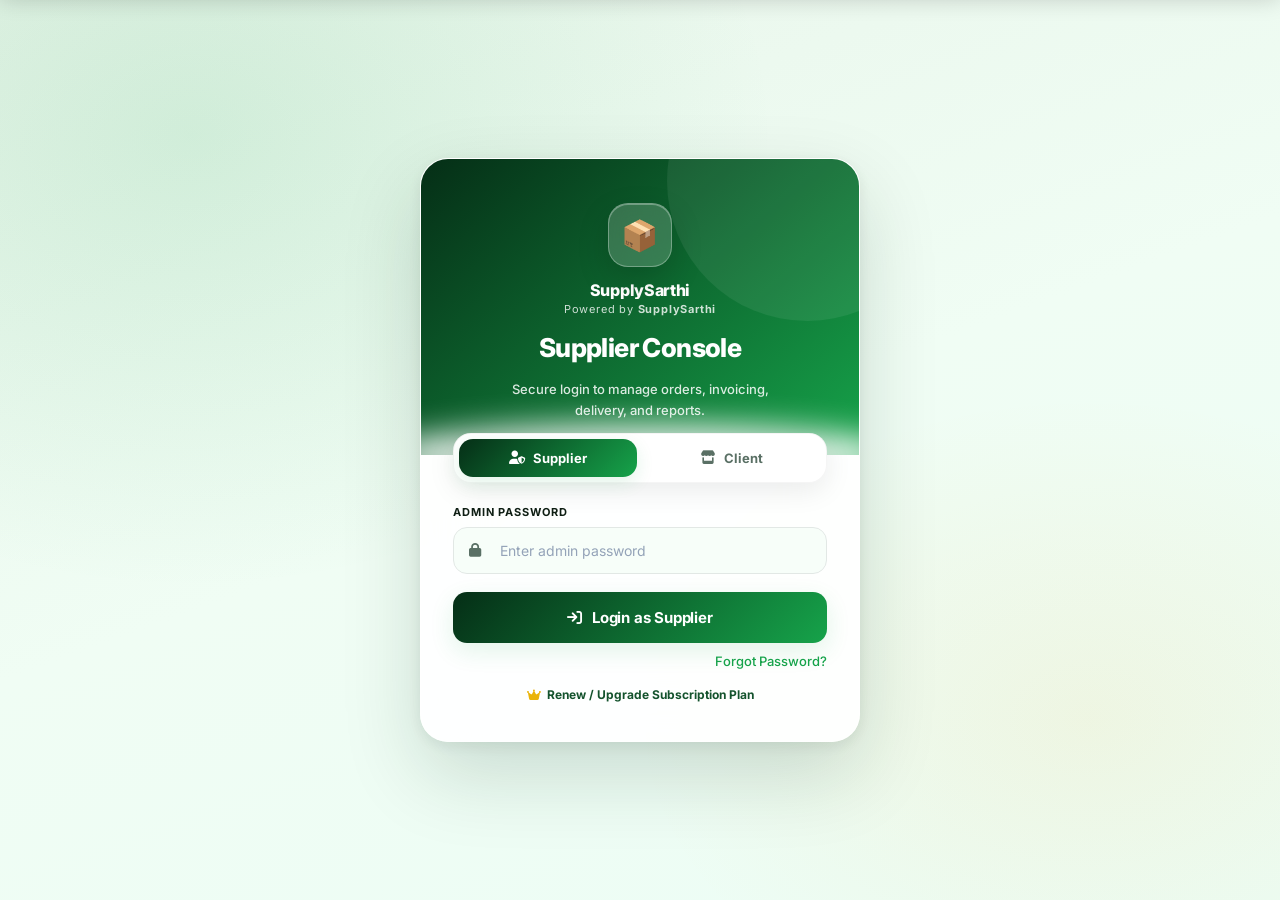
==== index.html @ 8e4b7848 "update" ====
<!DOCTYPE html>
<html lang="en">

<head>
  <meta charset="UTF-8">
  <meta name="viewport" content="width=device-width, initial-scale=1.0, maximum-scale=1.0, user-scalable=no">
  <title>SupplySarthi — Supply Chain Automation & Management</title>

  <!-- Google Fonts & FontAwesome -->
  <link rel="preconnect" href="https://fonts.googleapis.com">
  <link rel="preconnect" href="https://fonts.gstatic.com" crossorigin>
  <link href="https://fonts.googleapis.com/css2?family=Inter:wght@300;400;500;600;700;800;900&display=swap" rel="stylesheet">
  <link rel="stylesheet" href="https://cdnjs.cloudflare.com/ajax/libs/font-awesome/6.4.0/css/all.min.css">
  
  <!-- Central Stylesheet -->
  <link rel="stylesheet" href="styles.css">
</head>

<body>

  <!-- OFFLINE BANNER -->
  <div id="offlineBanner" role="alert" aria-live="assertive">
    <i class="fa fa-wifi"></i> Offline Mode - Changes will sync when online.
  </div>

  <!-- SUBSCRIPTION NOTIFICATION BANNER -->
  <div id="subBanner" role="alert" aria-live="assertive">
    <div class="sub-banner-inner">
      <div class="sub-banner-icon" id="subBannerIcon">⚠️</div>
      <div class="sub-banner-body">
        <div class="sub-banner-title">
          <span id="subBannerTitle">Subscription Alert</span>
          <span class="sub-banner-badge" id="subBannerBadge">Action Required</span>
        </div>
        <div class="sub-banner-sub" id="subBannerSub">Your subscription requires attention.</div>
      </div>
      <div class="sub-banner-cta">
        <button class="sub-banner-upgrade" onclick="goSubscriptionPage()" id="subBannerDismissText">Got it</button>
        <button class="sub-banner-dismiss" onclick="dismissSubBanner()" title="Dismiss" aria-label="Dismiss notification">×</button>
      </div>
      <div class="sub-progress-wrap">
        <div class="sub-progress-track"></div>
      </div>
    </div>
  </div>
  <!-- Banner spacer -->
  <div id="subBannerSpacer"></div>

  <!-- LOADER -->
  <div id="loader">
    <div class="logo">📦</div>
    <h1>SupplySarthi</h1>
    <div class="brand-powered">Powered by <span class="brand-powered-accent">SupplySarthi</span></div>
    <div class="spinner"></div>
    <p>Loading application...</p>
  </div>

  <!-- TOAST -->
  <div class="toast" id="toast"></div>

  <!-- BUSY OVERLAY -->
  <div id="busyOverlay">
    <div class="busy-card" role="status" aria-live="polite">
      <div class="busy-spin"></div>
      <div style="min-width:0;">
        <div class="busy-ttl" id="busyTitle">Please wait</div>
        <div class="busy-sub" id="busySubtitle">Loading...</div>
      </div>
    </div>
  </div>

  <!-- ================================================================
     LOGIN SCREEN
  ================================================================ -->
  <div class="screen" id="loginScreen">
    <div class="login-shell">
      <div class="login-box mode-admin" id="loginBox">
        <div class="login-hero">
          <div class="login-brand">
            <div class="login-brand-icon">📦</div>
            <div class="brand-stack">
              <div class="brand-name">SupplySarthi</div>
              <div class="login-logo-sub">Powered by <span class="brand-powered-accent">SupplySarthi</span></div>
            </div>
          </div>
          <div class="login-hero-title" id="loginHeroTitle">Supplier Console</div>
          <div class="login-hero-sub" id="loginHeroSub">Secure login to manage orders, invoicing, delivery, and reports.</div>
        </div>

        <div class="login-card">
          <div class="tab-row">
            <button class="tab-btn active" onclick="loginTab('admin')"><i class="fa fa-user-shield"></i> Supplier</button>
            <button class="tab-btn" onclick="loginTab('client')"><i class="fa fa-store"></i> Client</button>
          </div>

          <div class="login-body">
            <!-- Supplier Login Form -->
            <div class="lform active" id="lf-admin">
              <div class="fgroup">
                <label>Admin Password</label>
                <div class="inp-wrap">
                  <i class="fa fa-lock"></i>
                  <input type="password" id="adminPass" placeholder="Enter admin password" onkeydown="if(event.key==='Enter')doAdminLogin()">
                </div>
              </div>
              <button class="btn-login" id="adminLoginBtn" onclick="doAdminLogin()">
                <i class="fa fa-arrow-right-to-bracket"></i> Login as Supplier
              </button>
              <div class="forgot-link-container">
                <a href="#" class="forgot-pwd-link" onclick="openForgotPassword('admin'); return false;">Forgot Password?</a>
              </div>
              <div class="err-box" id="adminErr"></div>
              <div style="margin-top:14px;text-align:center;">
                <a href="subscription.html" style="color:var(--green-mid);font-weight:700;font-size:12px;text-decoration:none;display:inline-flex;align-items:center;gap:6px;"><i class="fa fa-crown" style="color:#eab308;"></i> Renew / Upgrade Subscription Plan</a>
              </div>
            </div>

            <!-- Client Login Form -->
            <div class="lform" id="lf-client">
              <div class="fgroup">
                <label>Phone / Email</label>
                <div class="inp-wrap">
                  <i class="fa fa-phone"></i>
                  <input type="text" id="clientPhone" placeholder="Registered phone or email" onkeydown="if(event.key==='Enter')doClientLogin()">
                </div>
              </div>
              <div class="fgroup">
                <label>Password</label>
                <div class="inp-wrap">
                  <i class="fa fa-lock"></i>
                  <input type="password" id="clientPass" placeholder="Your password" onkeydown="if(event.key==='Enter')doClientLogin()">
                </div>
              </div>
              <button class="btn-login" id="clientLoginBtn" onclick="doClientLogin()">
                <i class="fa fa-arrow-right-to-bracket"></i> Login to Portal
              </button>
              <div class="forgot-link-container">
                <a href="#" class="forgot-pwd-link" onclick="openForgotPassword('client'); return false;">Forgot Password?</a>
              </div>
              <div class="err-box" id="clientErr"></div>
            </div>
          </div>
        </div>
      </div>
    </div>
  </div>

  <!-- CLIENT MAINTENANCE OVERLAY -->
  <div id="clientMaintenanceOverlay" style="display:none;position:fixed;top:0;left:0;right:0;bottom:0;z-index:99999;background:linear-gradient(135deg, #051c14 0%, #0c3324 100%);color:#ffffff;align-items:center;justify-content:center;padding:24px;text-align:center;">
    <div style="max-width:440px;width:100%;display:flex;flex-direction:column;align-items:center;">
      <div style="width:84px;height:84px;border-radius:50%;background:rgba(234,179,8,0.15);border:2px solid rgba(234,179,8,0.4);display:flex;align-items:center;justify-content:center;font-size:40px;margin-bottom:20px;box-shadow:0 10px 30px rgba(0,0,0,0.3);">
        🛠️
      </div>
      <h1 style="font-size:26px;font-weight:900;margin-bottom:8px;color:#fef08a;letter-spacing:-0.5px;">System Under Maintenance</h1>
      <p style="font-size:14px;color:#a7f3d0;line-height:1.6;margin-bottom:24px;">
        Our client portal is currently undergoing scheduled system maintenance. Ordering and account features are temporarily paused.
      </p>
      <div id="maintBizCard" style="background:rgba(255,255,255,0.08);backdrop-filter:blur(12px);border:1px solid rgba(255,255,255,0.15);border-radius:16px;padding:16px 20px;width:100%;margin-bottom:24px;text-align:left;">
        <div style="font-size:11px;font-weight:800;text-transform:uppercase;letter-spacing:1px;color:#6ee7b7;margin-bottom:6px;"><i class="fa fa-building"></i> Supplier Contact Details</div>
        <div id="maintBizName" style="font-size:16px;font-weight:800;color:#ffffff;margin-bottom:4px;">SupplySarthi Partner</div>
        <div id="maintBizPhone" style="font-size:13px;color:#e2e8f0;margin-bottom:2px;"><i class="fa fa-phone" style="margin-right:6px;"></i>Please contact your administrator</div>
        <div id="maintBizAddr" style="font-size:12px;color:#94a3b8;"><i class="fa fa-location-dot" style="margin-right:6px;"></i>System Maintenance in Progress</div>
      </div>
      <div style="display:flex;gap:12px;justify-content:center;width:100%;">
        <button onclick="location.reload()" style="background:linear-gradient(135deg,#10b981,#059669);color:#ffffff;border:none;border-radius:12px;padding:12px 24px;font-weight:800;font-size:14px;cursor:pointer;display:inline-flex;align-items:center;gap:8px;box-shadow:0 4px 14px rgba(16,185,129,0.3);">
          <i class="fa fa-rotate"></i> Check Again
        </button>
        <button onclick="doLogout(true)" style="background:rgba(255,255,255,0.12);color:#ffffff;border:1px solid rgba(255,255,255,0.2);border-radius:12px;padding:12px 20px;font-weight:700;font-size:14px;cursor:pointer;">
          Logout
        </button>
      </div>
    </div>
  </div>

  <!-- ================================================================
     ADMIN SCREEN
  ================================================================ -->
  <div class="screen" id="adminScreen">
    <!-- Sidebar -->
    <aside class="sidebar" id="sidebar">
      <div class="sb-logo">
        <div class="sb-icon">📦</div>
        <div>
          <div class="sb-text">SupplySarthi</div>
          <div class="sb-sub">Powered by SupplySarthi</div>
        </div>
      </div>
      <div class="nav-sec">Main</div>
      <div class="nav-a active" onclick="aPage('dashboard')"><i class="fa fa-gauge"></i> Dashboard</div>
      <div class="nav-a" onclick="aPage('orders')"><i class="fa fa-clipboard-list"></i> Orders <span class="nav-badge" id="pendingBadge">0</span></div>
      <div class="nav-a" onclick="aPage('demand')"><i class="fa fa-chart-bar"></i> Demand Planner</div>
      <div class="nav-a" onclick="aPage('delivery')"><i class="fa fa-truck"></i> Delivery</div>
      <div class="nav-sec">Masters</div>
      <div class="nav-a" onclick="aPage('clients')"><i class="fa fa-store"></i> Clients</div>
      <div class="nav-a" onclick="aPage('items')"><i class="fa fa-box"></i> Items</div>
      <div class="nav-a" onclick="aPage('pricing')"><i class="fa fa-tags"></i> Client Pricing</div>
      <div class="nav-sec">Finance</div>
      <div class="nav-a" onclick="aPage('invoices')"><i class="fa fa-file-invoice"></i> Invoices</div>
      <div class="nav-a" onclick="aPage('payments')"><i class="fa fa-money-bill-wave"></i> Payments</div>
      <div class="nav-a" onclick="aPage('ledger')"><i class="fa fa-book"></i> Ledger</div>
      <div class="nav-sec">Reports</div>
      <div class="nav-a" onclick="aPage('reports')"><i class="fa fa-chart-pie"></i> Reports</div>
      <div class="nav-sec">Support</div>
      <div class="nav-a" id="navIssues" onclick="aPage('issues')"><i class="fa fa-triangle-exclamation"></i> Issues <span class="nav-badge" id="issuesBadge" style="display:none;">0</span></div>
      <div class="nav-sec">System</div>
      <div class="nav-a" onclick="aPage('settings')"><i class="fa fa-gear"></i> Settings</div>
      <div class="sb-foot">v2.0 • Decoupled SPA</div>
    </aside>

    <!-- Main area -->
    <div class="admin-main">
      <div class="topbar">
        <div style="display:flex;align-items:center;gap:10px;">
          <button class="menu-tog" onclick="toggleSidebar()"><i class="fa fa-bars"></i></button>
          <span class="page-ttl" id="aPageTitle">Dashboard</span>
        </div>
        <div style="display:flex;gap:10px;align-items:center;">
          <button class="btn-logout" onclick="refreshPortal()"><i class="fa fa-rotate"></i> Refresh</button>
          <div class="admin-chip">
            <div class="admin-dot"></div> Admin
          </div>
          <button class="btn-logout" onclick="doLogout()"><i class="fa fa-right-from-bracket"></i> Logout</button>
        </div>
      </div>

      <div class="acontent">

        <!-- DASHBOARD -->
        <div class="apage active" id="ap-dashboard">
          <div class="stat-grid">
            <div class="stat-card s-green">
              <div class="stat-icon"><i class="fa fa-clipboard-list"></i></div>
              <div class="stat-val" id="d-orders">0</div>
              <div class="stat-lbl">Today's Orders</div>
            </div>
            <div class="stat-card s-orange">
              <div class="stat-icon"><i class="fa fa-truck"></i></div>
              <div class="stat-val" id="d-pending">0</div>
              <div class="stat-lbl">Pending Deliveries</div>
            </div>
            <div class="stat-card s-blue">
              <div class="stat-icon"><i class="fa fa-indian-rupee-sign"></i></div>
              <div class="stat-val" id="d-sales">₹0</div>
              <div class="stat-lbl">Today's Sales</div>
            </div>
            <div class="stat-card s-red">
              <div class="stat-icon"><i class="fa fa-wallet"></i></div>
              <div class="stat-val" id="d-out">₹0</div>
              <div class="stat-lbl">Outstanding</div>
            </div>
          </div>
          <div class="card">
            <div class="card-hdr">
              <div class="card-ttl">Today's Orders</div>
              <button class="btn btn-p btn-sm" onclick="aPage('orders')">View All</button>
            </div>
            <div class="tbl-wrap">
              <table>
                <thead>
                  <tr>
                    <th>Order ID</th>
                    <th>Client</th>
                    <th>Del. Date</th>
                    <th>Status</th>
                    <th></th>
                  </tr>
                </thead>
                <tbody id="dashTbody"></tbody>
              </table>
            </div>
          </div>
        </div>

        <!-- ORDERS -->
        <div class="apage" id="ap-orders">
          <div class="card">
            <div class="card-hdr">
              <div class="card-ttl">All Orders</div>
              <div class="card-acts">
                <div class="search-wrap"><i class="fa fa-search"></i><input type="text" placeholder="Search..." oninput="filterTbl('ordersTbody',this.value)"></div>
                <select id="orderStatusFilter" class="btn btn-s" onchange="loadOrders()">
                  <option value="">All Status</option>
                  <option>Pending</option>
                  <option>Accepted</option>
                  <option>Denied</option>
                  <option>Delivered</option>
                  <option>Cancelled</option>
                </select>
              </div>
            </div>
            <div class="tbl-wrap">
              <table>
                <thead>
                  <tr>
                    <th>Order ID</th>
                    <th>Client</th>
                    <th>Order Date</th>
                    <th>Del. Date</th>
                    <th>Status</th>
                    <th>Actions</th>
                  </tr>
                </thead>
                <tbody id="ordersTbody"></tbody>
              </table>
            </div>
          </div>
        </div>

        <!-- DEMAND -->
        <div class="apage" id="ap-demand">
          <div class="card">
            <div class="card-hdr">
              <div class="card-ttl">🌿 Demand Planner</div>
              <div class="card-acts">
                <input type="date" id="demandDate" class="btn btn-s" style="padding:6px 10px;" onchange="loadDemand()">
                <button class="btn btn-p" onclick="loadDemand()"><i class="fa fa-refresh"></i> Refresh</button>
              </div>
            </div>
            <div id="demandList"></div>
          </div>
        </div>

        <!-- DELIVERY -->
        <div class="apage" id="ap-delivery">
          <div class="card">
            <div class="card-hdr">
              <div class="card-ttl">Pending Deliveries</div>
            </div>
            <div class="tbl-wrap">
              <table>
                <thead>
                  <tr>
                    <th>Order ID</th>
                    <th>Client</th>
                    <th>Delivery Date</th>
                    <th>Actions</th>
                  </tr>
                </thead>
                <tbody id="deliveryTbody"></tbody>
              </table>
            </div>
          </div>
        </div>

        <!-- CLIENTS -->
        <div class="apage" id="ap-clients">
          <div class="card">
            <div class="card-hdr">
              <div class="card-ttl">Clients</div>
              <div class="card-acts">
                <div class="search-wrap"><i class="fa fa-search"></i><input type="text" placeholder="Search..." oninput="filterTbl('clientsTbody',this.value)"></div>
                <button class="btn btn-p" onclick="openClientModal()"><i class="fa fa-plus"></i> Add Client</button>
              </div>
            </div>
            <div class="tbl-wrap">
              <table>
                <thead>
                  <tr>
                    <th>ID</th>
                    <th>Name</th>
                    <th>Phone</th>
                    <th>Billing</th>
                    <th>Status</th>
                    <th>Balance</th>
                    <th></th>
                  </tr>
                </thead>
                <tbody id="clientsTbody"></tbody>
              </table>
              <div class="pager" id="clientsPager"></div>
              <div style="font-size:11px;color:var(--muted);padding:8px 4px;"><i class="fa fa-circle-info"></i> Click the 🏢 icon to manage delivery sites for a client.</div>
            </div>
          </div>
        </div>

        <!-- ITEMS -->
        <div class="apage" id="ap-items">
          <div class="card">
            <div class="card-hdr">
              <div class="card-ttl">Items / Products</div>
              <div class="card-acts">
                <div class="search-wrap"><i class="fa fa-search"></i><input type="text" placeholder="Search..." oninput="filterTbl('itemsTbody',this.value)"></div>
                <button class="btn btn-p" onclick="openItemModal()"><i class="fa fa-plus"></i> Add Item</button>
              </div>
            </div>
            <div class="tbl-wrap">
              <table>
                <thead>
                  <tr>
                    <th>ID</th>
                    <th>Name</th>
                    <th>HSN</th>
                    <th>Unit</th>
                    <th>Default Price</th>
                    <th>GST%</th>
                    <th>Status</th>
                    <th></th>
                  </tr>
                </thead>
                <tbody id="itemsTbody"></tbody>
              </table>
              <div class="pager" id="itemsPager"></div>
            </div>
          </div>
        </div>

        <!-- PRICING -->
        <div class="apage" id="ap-pricing">
          <div class="card">
            <div class="card-hdr">
              <div class="card-ttl">Client-wise Pricing</div>
              <div class="card-acts">
                <select id="pricingClient" class="btn btn-s" onchange="loadPricing()">
                  <option value="">Select Client</option>
                </select>
              </div>
            </div>
            <div id="pricingContent">
              <div class="empty"><i class="fa fa-tags"></i>Select a client</div>
            </div>
          </div>
        </div>

        <!-- INVOICES -->
        <div class="apage" id="ap-invoices">
          <div class="card">
            <div class="card-hdr">
              <div class="card-ttl">Invoices</div>
              <div class="card-acts">
                <div class="search-wrap"><i class="fa fa-search"></i><input type="text" placeholder="Search..." oninput="filterTbl('invoicesTbody',this.value)"></div>
                <select id="invClient" class="btn btn-s" onchange="loadInvoices();syncInvoiceGenBtn()">
                  <option value="">Select Client</option>
                </select>
                <button class="btn btn-p" id="invGenBtn" onclick="openInvoiceGenModal()"><i class="fa fa-plus"></i> Generate Invoice</button>
              </div>
            </div>
            <div class="tbl-wrap">
              <table>
                <thead>
                  <tr>
                    <th>Invoice ID</th>
                    <th>Client</th>
                    <th>Period</th>
                    <th>Amount</th>
                    <th>Status</th>
                    <th></th>
                  </tr>
                </thead>
                <tbody id="invoicesTbody"></tbody>
              </table>
              <div class="pager" id="invoicesPager"></div>
            </div>
          </div>
        </div>

        <!-- PAYMENTS -->
        <div class="apage" id="ap-payments">
          <div class="card">
            <div class="card-hdr">
              <div class="card-ttl">Payments</div>
              <div class="card-acts">
                <div class="search-wrap"><i class="fa fa-search"></i><input type="text" placeholder="Search..." oninput="filterTbl('paymentsTbody',this.value)"></div>
                <button class="btn btn-p" onclick="openModal('payModal')"><i class="fa fa-plus"></i> Record Payment</button>
              </div>
            </div>
            <div class="tbl-wrap">
              <table>
                <thead>
                  <tr>
                    <th>Payment ID</th>
                    <th>Client</th>
                    <th>Date</th>
                    <th>Amount</th>
                    <th>Mode</th>
                    <th>Notes</th>
                  </tr>
                </thead>
                <tbody id="paymentsTbody"></tbody>
              </table>
              <div class="pager" id="paymentsPager"></div>
            </div>
          </div>
        </div>

        <!-- LEDGER -->
        <div class="apage" id="ap-ledger">
          <div class="card">
            <div class="card-hdr">
              <div class="card-ttl">Ledger</div>
              <div class="card-acts">
                <select id="ledgerClient" class="btn btn-s" onchange="loadLedger()">
                  <option value="">Select Client</option>
                </select>
                <input type="date" id="ledgerFrom" class="btn btn-s" style="padding:6px 10px;">
                <input type="date" id="ledgerTo" class="btn btn-s" style="padding:6px 10px;">
                <button class="btn btn-p" onclick="loadLedger()"><i class="fa fa-search"></i> Generate</button>
                <button class="btn btn-s" onclick="downloadLedger()"><i class="fa fa-download"></i> Download</button>
                <button class="btn btn-s" style="background:#eff6ff;color:#1d4ed8;border-color:#bfdbfe;" onclick="openNoteModal('CreditNote')"><i class="fa fa-arrow-down"></i> Credit Note</button>
                <button class="btn btn-s" style="background:#fef2f2;color:#b91c1c;border-color:#fecaca;" onclick="openNoteModal('DebitNote')"><i class="fa fa-arrow-up"></i> Debit Note</button>
              </div>
            </div>
            <div id="ledgerClientInfo" style="display:none;background:linear-gradient(135deg,#f8fafc,#eef2f7);border:1.5px solid var(--border);border-radius:10px;padding:12px 14px;margin-bottom:12px;font-size:13px;"></div>
            <div class="tbl-wrap">
              <table>
                <thead>
                  <tr>
                    <th>Date</th>
                    <th>Type</th>
                    <th>Ref</th>
                    <th>Debit</th>
                    <th>Credit</th>
                    <th>Balance</th>
                    <th>Notes</th>
                    <th>Action</th>
                  </tr>
                </thead>
                <tbody id="ledgerTbody"></tbody>
              </table>
            </div>
            <div class="ledger-sum" id="ledgerSummary" style="display:none;"></div>
          </div>
        </div>

        <!-- REPORTS -->
        <div class="apage" id="ap-reports">
          <div class="card" style="margin-bottom:16px;">
            <div class="card-hdr">
              <div class="card-ttl">Sales Report</div>
              <div class="card-acts">
                <input type="date" id="rptFrom" class="btn btn-s" style="padding:6px 10px;">
                <input type="date" id="rptTo" class="btn btn-s" style="padding:6px 10px;">
                <button class="btn btn-p" onclick="loadSalesReport()"><i class="fa fa-search"></i> Generate</button>
                <button class="btn btn-s" onclick="downloadTallyXML()"><i class="fa fa-download"></i> Tally XML</button>
              </div>
            </div>
            <div id="salesRptContent">
              <div class="empty"><i class="fa fa-chart-bar"></i>Select dates &amp; click Generate</div>
            </div>
          </div>
          <div class="card">
            <div class="card-hdr">
              <div class="card-ttl">Outstanding Balances</div>
              <div class="card-acts">
                <button class="btn btn-s btn-sm" onclick="clearBalanceCache()" title="Sync Ledger &amp; Clear Cache"><i class="fa fa-broom"></i> Refresh Balances</button>
                <button class="btn btn-s btn-sm" onclick="repairOrderData()" title="Repair Status Data"><i class="fa fa-tools"></i> Repair Status</button>
                <button class="btn btn-p btn-sm" onclick="loadOutstanding()"><i class="fa fa-refresh"></i></button>
              </div>
            </div>
            <div class="tbl-wrap">
              <table>
                <thead>
                  <tr>
                    <th>Client</th>
                    <th>Phone</th>
                    <th>Billing</th>
                    <th>Outstanding</th>
                  </tr>
                </thead>
                <tbody id="outstandingTbody"></tbody>
              </table>
            </div>
          </div>
        </div>

        <!-- ISSUES (ADMIN) -->
        <div class="apage" id="ap-issues">
          <div class="iss-dash-grid" id="issDashGrid">
            <div class="iss-card iss-card-open">
              <div class="iss-card-val" id="issTotalCount">—</div>
              <div class="iss-card-lbl">Total Issues</div>
            </div>
            <div class="iss-card iss-card-review">
              <div class="iss-card-val" id="issPendingCount">—</div>
              <div class="iss-card-lbl">Pending</div>
            </div>
            <div class="iss-card iss-card-approved">
              <div class="iss-card-val" id="issResolvedCount">—</div>
              <div class="iss-card-lbl">Resolved</div>
            </div>
            <div class="iss-card iss-card-closed">
              <div class="iss-card-val" id="issClosedCount">—</div>
              <div class="iss-card-lbl">Closed</div>
            </div>
          </div>

          <div class="card">
            <div class="card-hdr">
              <div class="card-ttl"><i class="fa fa-triangle-exclamation" style="color:#f97316;margin-right:6px;"></i>Issues &amp; Complaints</div>
              <div class="card-acts">
                <div class="search-wrap"><i class="fa fa-search"></i><input type="text" placeholder="Search..." oninput="filterTbl('issuesTbody',this.value)"></div>
                <select id="issStatusFilter" class="btn btn-s" onchange="loadAdminIssues()">
                  <option value="">All Status</option>
                  <option>Open</option>
                  <option>In Review</option>
                  <option>Approved</option>
                  <option>Rejected</option>
                  <option>Closed</option>
                </select>
                <button class="btn btn-p btn-sm" onclick="loadAdminIssues()"><i class="fa fa-rotate"></i> Refresh</button>
              </div>
            </div>
            <div class="tbl-wrap">
              <table>
                <thead>
                  <tr>
                    <th>Issue ID</th>
                    <th>Order</th>
                    <th>Client</th>
                    <th>Item</th>
                    <th>Qty</th>
                    <th>Type</th>
                    <th>Status</th>
                    <th>Created</th>
                    <th>Actions</th>
                  </tr>
                </thead>
                <tbody id="issuesTbody"></tbody>
              </table>
            </div>
          </div>
        </div>

        <!-- SETTINGS -->
        <div class="apage" id="ap-settings">
          <div class="card">
            <div class="card-hdr">
              <div class="card-ttl"><i class="fa fa-gear" style="color:var(--green-bright);margin-right:6px;"></i>Business Settings</div>
              <button class="btn btn-p" onclick="saveSettingsForm()"><i class="fa fa-save"></i> Save All</button>
            </div>
            <div style="display:grid;grid-template-columns:1fr 1fr;gap:14px;">
              <div class="fg"><label>Business Name</label><input id="stBizName" placeholder="Your business name"></div>
              <div class="fg"><label>Business Phone</label><input id="stBizPhone" placeholder="+91-..."></div>
              <div class="fg" style="grid-column:1/-1;"><label>Business Address</label><textarea id="stBizAddr" style="min-height:54px;" placeholder="Full address"></textarea></div>
              <div class="fg"><label>Authorized Signatory Name</label><input id="stAuthSignName" placeholder="e.g. Rahul Sharma"></div>
              <div class="fg"><label>GSTIN</label><input id="stGSTIN" placeholder="e.g. 27AAAAA0000A1Z5"></div>
              <div class="fg"><label>Business State <span style="font-size:10px;color:var(--muted);font-weight:400;">(for IGST/CGST+SGST auto-detection)</span></label><select id="stBizState"></select></div>
              <div class="fg"><label>Business State Code</label><input id="stBizStateCode" placeholder="e.g. 27" readonly></div>
              <div class="fg">
                <label>Reverse Charge Applicable?</label>
                <select id="stReverseCharge">
                  <option value="No">No — Tax payable by supplier</option>
                  <option value="Yes">Yes — Tax payable under Reverse Charge</option>
                </select>
              </div>
              <div class="fg"><label>Admin Recovery Email <span style="font-size:10px;color:var(--muted);font-weight:400;">(for Forgot Password)</span></label><input type="email" id="stAdminEmail" placeholder="e.g. admin@example.com"></div>
              <div class="fg"><label>Admin Password <span style="font-size:10px;color:var(--muted);font-weight:400;">(leave blank to keep current)</span></label><input type="password" id="stAdminPassword" placeholder="Enter new admin password"></div>
            </div>
            <div style="margin-top:16px;padding:12px 14px;background:linear-gradient(135deg,#f0fdf4,#dcfce7);border:1.5px solid #86efac;border-radius:10px;font-size:12px;color:#15803d;">
              <i class="fa fa-circle-info" style="margin-right:6px;"></i>
              <strong>GST Type is auto-detected per invoice:</strong> If your Business State matches the client site's state → CGST+SGST. If different → IGST.
            </div>
          </div>
        </div>

      </div><!-- acontent -->
    </div><!-- admin-main -->
  </div><!-- adminScreen -->

  <!-- ================================================================
     CLIENT SCREEN
  ================================================================ -->
  <div class="screen" id="clientScreen">
    <div class="client-shell">
      <div class="sidebar c-sidebar">
        <div class="sb-logo">
          <div class="sb-icon"><i class="fa fa-store"></i></div>
          <div>
            <div class="sb-text">SupplySarthi</div>
            <div class="sb-sub">Client Portal</div>
          </div>
        </div>
        <div class="nav-sec">Portal</div>
        <div class="nav-a active cn-item" id="cn-home" onclick="cPage('home')"><i class="fa fa-gauge"></i> Dashboard</div>
        <div class="nav-a cn-item" id="cn-order" onclick="cPage('order')"><i class="fa fa-plus-circle"></i> Place Order</div>
        <div class="nav-a cn-item" id="cn-history" onclick="cPage('history')"><i class="fa fa-history"></i> Orders</div>
        <div class="nav-a cn-item" id="cn-issues" onclick="cPage('issues')"><i class="fa fa-triangle-exclamation"></i> Issues</div>
        <div class="nav-a cn-item" id="cn-invoices" onclick="cPage('invoices')"><i class="fa fa-file-invoice"></i> Bills</div>
        <div class="nav-a cn-item" id="cn-ledger" onclick="cPage('ledger')"><i class="fa fa-book"></i> Ledger</div>
        <div class="nav-sec">Account</div>
        <div class="nav-a" onclick="refreshPortal()"><i class="fa fa-rotate"></i> Refresh</div>
        <div class="nav-a" onclick="doLogout()"><i class="fa fa-right-from-bracket"></i> Logout</div>
        <div class="sb-foot">Client Portal</div>
      </div>

      <div class="admin-main client-main">
        <div class="topbar c-desktop-topbar">
          <div class="page-ttl" id="cDeskTtl">Client Portal</div>
          <div style="display:flex;align-items:center;gap:10px;">
            <button class="btn-logout" onclick="refreshPortal()"><i class="fa fa-rotate" style="margin-right:6px;"></i>Refresh</button>
            <button class="btn-logout" onclick="doLogout()"><i class="fa fa-right-from-bracket" style="margin-right:6px;"></i>Logout</button>
            <div class="credit-chip" id="cCreditChipDesk" style="display:none;">
              <i class="fa fa-wallet"></i>
              <span class="credit-chip-lbl">Credit Limit</span>
              <span class="credit-chip-val" id="cCreditValDesk">₹0</span>
            </div>
            <div class="admin-chip">
              <div class="admin-dot"></div><span id="cNavUserDesk"></span>
            </div>
          </div>
        </div>
        <div class="c-topnav">
          <div class="c-brand">
            <span>📦</span>
            <div class="brand-stack">
              <div class="brand-name">SupplySarthi</div>
              <div class="brand-powered">Powered by <span class="brand-powered-accent">SupplySarthi</span></div>
            </div>
          </div>
          <div style="display:flex;align-items:center;gap:10px;">
            <div class="credit-chip credit-chip--dark" id="cCreditChipMobile" style="display:none;">
              <i class="fa fa-wallet"></i>
              <span class="credit-chip-lbl">Limit</span>
              <span class="credit-chip-val" id="cCreditValMobile">₹0</span>
            </div>
            <button onclick="refreshPortal()" style="background:rgba(255,255,255,0.14);border:1px solid rgba(255,255,255,0.22);color:white;border-radius:9px;padding:6px 10px;font-family:inherit;font-size:12px;font-weight:700;cursor:pointer;"><i class="fa fa-rotate"></i></button>
            <button onclick="doLogout()" style="background:rgba(255,255,255,0.14);border:1px solid rgba(255,255,255,0.22);color:white;border-radius:9px;padding:6px 10px;font-family:inherit;font-size:12px;font-weight:700;cursor:pointer;"><i class="fa fa-right-from-bracket"></i></button>
            <div style="font-size:12px;opacity:0.7;" id="cNavUser"></div>
          </div>
        </div>

        <div class="c-content">
          <!-- HOME -->
          <div class="c-page active" id="cp-home">
            <div id="clientSupplierBizCardContainer" style="margin-bottom:16px;"></div>
            <div id="cCreditCardContainer">
              <div class="balance-card">
                <div class="bal-lbl">Outstanding Balance</div>
                <div class="bal-amt" id="cBal">₹0</div>
                <div class="bal-sub">As of today</div>
              </div>
            </div>
            <div class="mini-grid">
              <div class="mini-card">
                <div class="mini-icon" style="background:#dcfce7;color:var(--green-mid)"><i class="fa fa-clipboard-list"></i></div>
                <div class="mini-val" id="cTotalOrders">0</div>
                <div class="mini-lbl">Orders Placed</div>
              </div>
              <div class="mini-card">
                <div class="mini-icon" style="background:#fff7ed;color:var(--accent)"><i class="fa fa-file-invoice"></i></div>
                <div class="mini-val" id="cLastInv">₹0</div>
                <div class="mini-lbl">Last Invoice</div>
              </div>
            </div>
            <div class="card">
              <div class="card-ttl" style="margin-bottom:12px;"><i class="fa fa-clock-rotate-left" style="color:var(--green-bright);margin-right:6px;"></i>Recent Orders</div>
              <div id="cRecentOrders"></div>
            </div>
          </div>

          <!-- ORDER (E-COMMERCE STORE) -->
          <div class="c-page" id="cp-order">

            <!-- E-Commerce Store Header Banner -->
            <div class="ecom-store-banner">
              <div>
                <div class="ecom-store-tag"><i class="fa fa-store"></i> B2B Supply Store</div>
                <div class="ecom-store-title" id="ecomStoreName">Fresh Order Catalog</div>
              </div>
              <div>
                <div class="ecom-items-badge" id="ecomTotalItemsCount"><i class="fa fa-boxes-stacked"></i> Direct Pricing</div>
              </div>
            </div>

            <!-- Modern Delivery Location Selector Card -->
            <div class="card ecom-card-section" id="cSiteCard">
              <div class="ecom-sec-header">
                <div class="ecom-sec-title"><i class="fa fa-location-dot" style="color:var(--green-bright);"></i> Select Delivery Site <span style="color:var(--accent2);font-size:11px;">*Required</span></div>
                <button class="btn btn-s btn-sm" onclick="openAddSiteFromOrder()"><i class="fa fa-plus-circle"></i> Add Site</button>
              </div>
              <div id="cSiteList" class="site-card-grid">
                <div class="empty"><i class="fa fa-spinner fa-spin"></i> Loading delivery sites...</div>
              </div>
              <div id="cSitePreviewBox" style="display:none;margin-top:10px;background:linear-gradient(135deg,#f0fdf4,#dcfce7);border:1.5px solid #86efac;border-radius:10px;padding:10px 14px;font-size:12px;"></div>
            </div>

            <!-- Quick Delivery Date Selector Chips -->
            <div class="card ecom-card-section">
              <div class="ecom-sec-header">
                <div class="ecom-sec-title"><i class="fa fa-truck-fast" style="color:var(--green-bright);"></i> Delivery Date</div>
                <div class="ecom-date-preview" id="cDelDateText"><i class="fa fa-calendar-check"></i> Tomorrow</div>
              </div>
              <div class="date-chips-wrap">
                <button type="button" class="date-chip active" id="chipTomorrow" onclick="setQuickDelDate('tomorrow')">
                  <i class="fa fa-bolt" style="color:#eab308;font-size:14px;"></i>
                  <div><strong>Tomorrow</strong><small id="lblTomorrowDate">Selecting...</small></div>
                </button>
                <button type="button" class="date-chip" id="chipDayAfter" onclick="setQuickDelDate('dayAfter')">
                  <i class="fa fa-calendar-day" style="font-size:14px;color:var(--green-mid);"></i>
                  <div><strong>Day After</strong><small id="lblDayAfterDate">Selecting...</small></div>
                </button>
                <button type="button" class="date-chip" id="chipCustom" onclick="setQuickDelDate('custom')">
                  <i class="fa fa-calendar-days" style="font-size:14px;color:var(--accent);"></i>
                  <div><strong>Custom Date</strong><small>Pick Date</small></div>
                </button>
              </div>
              <div id="cCustomDateWrap" style="display:none;margin-top:12px;">
                <input type="date" id="cDelDate" onchange="onCustomDateChange()" style="width:100%;padding:10px 14px;border:1.5px solid var(--border);border-radius:10px;font-family:inherit;font-size:14px;outline:none;background:#f9fafb;">
              </div>
            </div>

            <!-- Product Search & Catalog Grid -->
            <div class="card ecom-card-section" style="margin-bottom:90px;">
              <div class="ecom-catalog-header">
                <div class="ecom-sec-title"><i class="fa fa-border-all" style="color:var(--green-bright);"></i> Catalog</div>
                <div style="position:relative;flex:1;max-width:260px;">
                  <i class="fa fa-search" style="position:absolute;left:12px;top:50%;transform:translateY(-50%);color:var(--muted);font-size:12px;"></i>
                  <input type="text" id="cItemSearch" placeholder="Search products..." oninput="filterCItems()" style="width:100%;padding:8px 12px 8px 34px;border:1.5px solid var(--border);border-radius:20px;font-family:inherit;font-size:12px;outline:none;background:#f8fafc;transition:all 0.2s;">
                </div>
              </div>
              <div id="cItemsList" class="ecom-product-grid"></div>
            </div>

            <!-- Floating Glassmorphic Cart Bar -->
            <div class="cart-bar hidden" id="cartBar">
              <div style="display:flex;align-items:center;gap:12px;">
                <div class="cart-icon-bubble">
                  <i class="fa fa-cart-shopping"></i>
                  <span class="cart-badge-count" id="cartBadgeCount">0</span>
                </div>
                <div>
                  <div style="font-size:10px;text-transform:uppercase;letter-spacing:1px;opacity:0.75;font-weight:700;">Order Total</div>
                  <div style="font-size:16px;font-weight:900;letter-spacing:-0.5px;" id="cartInfo">0 items • ₹0</div>
                </div>
              </div>
              <button class="btn-place" onclick="placeOrder()">Place Order <i class="fa fa-arrow-right"></i></button>
            </div>
          </div>

          <!-- HISTORY -->
          <div class="c-page" id="cp-history">
            <div class="card" style="padding:0;overflow:hidden;">
              <div style="padding:14px 16px;border-bottom:1px solid var(--border);display:flex;justify-content:space-between;align-items:center;">
                <div style="font-size:14px;font-weight:700;"><i class="fa fa-history" style="color:var(--green-bright);margin-right:6px;"></i>Order History</div>
                <div style="display:flex;gap:6px;align-items:center;">
                  <div class="search-wrap" style="padding:4px 10px;"><i class="fa fa-search"></i><input type="text" placeholder="Search..." oninput="setListPagerQuery_('cOrderHistory',this.value)" style="width:120px;"></div>
                  <select id="cHistorySiteFilter" class="btn btn-s" style="font-size:11px;padding:4px 8px;" onchange="loadCOrders()">
                    <option value="">All Sites</option>
                  </select>
                </div>
              </div>
              <div id="cOrderHistory"></div>
              <div class="pager" id="cOrderHistoryPager"></div>
            </div>
          </div>

          <!-- ISSUES (CLIENT) -->
          <div class="c-page" id="cp-issues">
            <div class="card" style="padding:0;overflow:hidden;">
              <div style="padding:14px 16px;border-bottom:1px solid var(--border);display:flex;justify-content:space-between;align-items:center;">
                <div style="font-size:14px;font-weight:700;"><i class="fa fa-triangle-exclamation" style="color:#f97316;margin-right:6px;"></i>My Issues</div>
                <button class="btn btn-s btn-sm" onclick="loadClientIssues()"><i class="fa fa-rotate"></i> Refresh</button>
              </div>
              <div id="clientIssuesList" style="padding:8px 0;">
                <div class="empty"><i class="fa fa-spinner fa-spin"></i> Loading...</div>
              </div>
            </div>
          </div>

          <!-- INVOICES -->
          <div class="c-page" id="cp-invoices">
            <div class="card" style="padding:0;overflow:hidden;">
              <div style="padding:14px 16px;border-bottom:1px solid var(--border);display:flex;justify-content:space-between;align-items:center;gap:8px;flex-wrap:wrap;">
                <div style="font-size:14px;font-weight:700;"><i class="fa fa-file-invoice" style="color:var(--green-bright);margin-right:6px;"></i>Invoices</div>
                <div class="search-wrap" style="padding:4px 10px;"><i class="fa fa-search"></i><input type="text" placeholder="Search..." oninput="setListPagerQuery_('cInvoices',this.value)" style="width:120px;"></div>
              </div>
              <div id="cInvoices"></div>
              <div class="pager" id="cInvoicesPager"></div>
            </div>
          </div>

          <!-- LEDGER -->
          <div class="c-page" id="cp-ledger">
            <div class="card" style="margin-bottom:12px;">
              <div style="font-size:13px;font-weight:700;margin-bottom:10px;"><i class="fa fa-book" style="color:var(--green-bright);margin-right:6px;"></i>Account Ledger Statement</div>
              <div style="display:grid;grid-template-columns:1fr 1fr;gap:8px;margin-bottom:10px;">
                <div>
                  <label style="font-size:11px;font-weight:700;color:var(--muted);text-transform:uppercase;letter-spacing:0.5px;display:block;margin-bottom:4px;">From</label>
                  <input type="date" id="cLedgerFrom" style="width:100%;padding:9px 10px;border:1.5px solid var(--border);border-radius:8px;font-family:inherit;font-size:13px;outline:none;">
                </div>
                <div>
                  <label style="font-size:11px;font-weight:700;color:var(--muted);text-transform:uppercase;letter-spacing:0.5px;display:block;margin-bottom:4px;">To</label>
                  <input type="date" id="cLedgerTo" style="width:100%;padding:9px 10px;border:1.5px solid var(--border);border-radius:8px;font-family:inherit;font-size:13px;outline:none;">
                </div>
              </div>
              <div style="display:grid;grid-template-columns:1fr 1fr;gap:8px;">
                <button class="btn btn-p btn-full" style="padding:10px;" onclick="loadCLedger()"><i class="fa fa-search"></i> View</button>
                <button class="btn btn-s btn-full" style="padding:10px;background:linear-gradient(135deg,#1a5c36,#2d8a54);color:white;border:none;" onclick="cDownloadLedger()"><i class="fa fa-download"></i> Download PDF</button>
              </div>
            </div>
            <div id="cLedgerSummary" style="display:none;grid-template-columns:repeat(3,1fr);gap:8px;margin-bottom:12px;"></div>
            <div class="card" style="padding:0;overflow:hidden;">
              <div style="padding:12px 16px;border-bottom:1px solid var(--border);display:flex;justify-content:space-between;align-items:center;gap:8px;flex-wrap:wrap;">
                <div style="font-size:13px;font-weight:700;">Entries</div>
                <div class="search-wrap" style="padding:4px 10px;"><i class="fa fa-search"></i><input type="text" placeholder="Search..." oninput="setListPagerQuery_('cLedger',this.value)" style="width:120px;"></div>
              </div>
              <div id="cLedger"></div>
              <div class="pager" id="cLedgerPager"></div>
            </div>
          </div>
        </div>

        <nav class="bottom-nav">
          <button class="bn-item active" id="bn-home" onclick="cPage('home')"><i class="fa fa-gauge"></i> Home</button>
          <button class="bn-item" id="bn-order" onclick="cPage('order')"><i class="fa fa-plus-circle"></i> Order</button>
          <button class="bn-item" id="bn-history" onclick="cPage('history')"><i class="fa fa-history"></i> Orders</button>
          <button class="bn-item" id="bn-issues" onclick="cPage('issues')"><i class="fa fa-triangle-exclamation"></i> Issues</button>
          <button class="bn-item" id="bn-invoices" onclick="cPage('invoices')"><i class="fa fa-file-invoice"></i> Bills</button>
          <button class="bn-item" id="bn-ledger" onclick="cPage('ledger')"><i class="fa fa-book"></i> Ledger</button>
        </nav>
      </div>
    </div>
  </div>

  <!-- ================================================================
     MODALS
  ================================================================ -->

  <!-- Forgot Password Modal -->
  <div class="modal-ov" id="forgotModal">
    <div class="modal" style="max-width: 420px;">
      <div class="m-hdr">
        <div class="m-ttl" id="forgotModalTtl">Reset Password</div>
        <button class="m-close" onclick="closeForgotPassword()">×</button>
      </div>
      <input type="hidden" id="resetType" value="">
      <div id="resetStep1" class="reset-step active">
        <p class="reset-desc" id="resetDesc">Enter your registered email address to receive a 6-digit OTP code.</p>
        <div class="frow one">
          <div class="fg">
            <label id="resetIdentifierLabel">Email Address</label>
            <input type="text" id="resetIdentifier" placeholder="Enter registered email">
          </div>
        </div>
        <div class="reset-actions">
          <button class="btn btn-p" onclick="requestOTP()" id="btnRequestOTP" style="width: 100%; margin-top: 15px;">
            <span id="requestOtpBtnText">Send OTP Code</span>
          </button>
        </div>
        <div class="err-box" id="resetErr1" style="margin-top: 10px;"></div>
      </div>
      <div id="resetStep2" class="reset-step">
        <p class="reset-desc">We have sent a 6-digit One Time Password (OTP) to <span id="resetSentEmail" style="font-weight: bold;">your email</span>.</p>
        <div class="frow one">
          <div class="fg">
            <label>Enter 6-Digit OTP</label>
            <div class="otp-container">
              <input type="text" class="otp-input" maxlength="1" oninput="moveToNextOtpInput(this, 1)" onkeydown="handleOtpBackspace(event, 1)" id="otp1">
              <input type="text" class="otp-input" maxlength="1" oninput="moveToNextOtpInput(this, 2)" onkeydown="handleOtpBackspace(event, 2)" id="otp2">
              <input type="text" class="otp-input" maxlength="1" oninput="moveToNextOtpInput(this, 3)" onkeydown="handleOtpBackspace(event, 3)" id="otp3">
              <input type="text" class="otp-input" maxlength="1" oninput="moveToNextOtpInput(this, 4)" onkeydown="handleOtpBackspace(event, 4)" id="otp4">
              <input type="text" class="otp-input" maxlength="1" oninput="moveToNextOtpInput(this, 5)" onkeydown="handleOtpBackspace(event, 5)" id="otp5">
              <input type="text" class="otp-input" maxlength="1" oninput="moveToNextOtpInput(this, 6)" onkeydown="handleOtpBackspace(event, 6)" id="otp6">
            </div>
          </div>
        </div>
        <div class="reset-actions">
          <button class="btn btn-p" onclick="goToStep3()" style="width: 100%; margin-top: 15px;">Verify OTP</button>
          <button class="btn btn-s" onclick="resendOTP()" id="btnResendOTP" style="width: 100%; margin-top: 8px; background: transparent; border: 1px solid var(--border); color: var(--text-muted);">Resend OTP</button>
        </div>
        <div class="err-box" id="resetErr2" style="margin-top: 10px;"></div>
      </div>
      <div id="resetStep3" class="reset-step">
        <p class="reset-desc">Create a new secure password for your account.</p>
        <div class="frow one">
          <div class="fg">
            <label>New Password</label>
            <input type="password" id="resetNewPass" placeholder="Enter new password">
          </div>
        </div>
        <div class="frow one" style="margin-top: 10px;">
          <div class="fg">
            <label>Confirm New Password</label>
            <input type="password" id="resetConfirmPass" placeholder="Confirm new password">
          </div>
        </div>
        <div class="reset-actions">
          <button class="btn btn-p" onclick="resetPasswordSubmit()" id="btnResetSubmit" style="width: 100%; margin-top: 15px;">Reset Password</button>
        </div>
        <div class="err-box" id="resetErr3" style="margin-top: 10px;"></div>
      </div>
    </div>
  </div>

  <!-- Client Modal -->
  <div class="modal-ov" id="clientModal">
    <div class="modal">
      <div class="m-hdr">
        <div class="m-ttl" id="clientModalTtl">Add Client</div><button class="m-close" onclick="closeModal('clientModal')">×</button>
      </div>
      <input type="hidden" id="cID">
      <div class="frow">
        <div class="fg"><label>Name*</label><input id="cName" placeholder="Client name"></div>
        <div class="fg"><label>Phone*</label><input id="cPhone" placeholder="+91..."></div>
      </div>
      <div class="frow">
        <div class="fg"><label>Email</label><input id="cEmail" placeholder="email@..."></div>
        <div class="fg"><label>Login Password</label><input id="cPwd" placeholder="Default: 1234"></div>
      </div>
      <div class="frow one">
        <div class="fg"><label>Billing Address</label><input id="cAddr" placeholder="Full address"></div>
      </div>
      <div class="frow">
        <div class="fg"><label>State</label><select id="cState"></select></div>
        <div class="fg"><label>State Code</label><input id="cStateCode" placeholder="e.g. 27" readonly></div>
      </div>
      <div class="frow one">
        <div class="fg"><label>Client GSTIN</label><input id="cGSTIN" placeholder="e.g. 27AAAAA0000A1Z5"></div>
      </div>
      <div class="frow">
        <div class="fg"><label>Billing Type</label><select id="cBill">
            <option>Daily</option>
            <option selected>Monthly</option>
          </select></div>
        <div class="fg"><label>Credit Limit ₹</label><input id="cLimit" type="number" placeholder="0"></div>
      </div>
      <div class="frow">
        <div class="fg"><label>Status</label><select id="cStat">
            <option>Active</option>
            <option>Inactive</option>
          </select></div>
      </div>
      <button class="btn btn-p btn-full" style="margin-top:8px;" onclick="saveClient()"><i class="fa fa-save"></i> Save Client</button>
    </div>
  </div>

  <!-- Item Modal -->
  <div class="modal-ov" id="itemModal">
    <div class="modal">
      <div class="m-hdr">
        <div class="m-ttl" id="itemModalTtl">Add Item</div><button class="m-close" onclick="closeModal('itemModal')">×</button>
      </div>
      <input type="hidden" id="iID">
      <div class="frow">
        <div class="fg"><label>Item Name*</label><input id="iName" placeholder="e.g. Product A"></div>
        <div class="fg"><label>Category</label><input id="iCat" placeholder="e.g. General"></div>
      </div>
      <div class="frow">
        <div class="fg"><label>Unit</label><select id="iUnit">
            <option>Kg</option>
            <option>G</option>
            <option>Piece</option>
            <option>Bundle</option>
            <option>Dozen</option>
            <option>Litre</option>
          </select></div>
        <div class="fg"><label>Default Price ₹</label><input id="iPrice" type="number" step="0.01" placeholder="0.00"></div>
      </div>
      <div class="frow one">
        <div class="fg"><label>HSN</label><input id="iHSN" placeholder="HSN code"></div>
      </div>
      <div class="frow">
        <div class="fg"><label>GST %</label><input id="iGST" type="number" step="0.01" min="0" placeholder="0"></div>
        <div class="fg"><label>Status</label><select id="iStat">
            <option>Active</option>
            <option>Inactive</option>
          </select></div>
      </div>
      <div class="frow one">
        <div class="fg">
          <label>Item Image</label>
          <input id="iImg" type="file" accept="image/*" onchange="previewItemImage()">
          <input type="hidden" id="iImgExisting">
          <div id="iImgPreview" style="display:none;margin-top:8px;"></div>
        </div>
      </div>
      <button class="btn btn-p btn-full" style="margin-top:8px;" onclick="saveItem()"><i class="fa fa-save"></i> Save Item</button>
    </div>
  </div>

  <!-- Delivery Modal -->
  <div class="modal-ov" id="delModal">
    <div class="modal modal-lg">
      <div class="m-hdr">
        <div class="m-ttl">Update Delivery</div><button class="m-close" onclick="closeModal('delModal')">×</button>
      </div>
      <div id="delModalContent"></div>
      <button class="btn btn-p btn-full" style="margin-top:14px;" onclick="submitDelivery()"><i class="fa fa-truck"></i> Confirm Delivery</button>
    </div>
  </div>

  <!-- Payment Modal -->
  <div class="modal-ov" id="payModal">
    <div class="modal">
      <div class="m-hdr">
        <div class="m-ttl">Record Payment</div><button class="m-close" onclick="closeModal('payModal')">×</button>
      </div>
      <div class="frow one">
        <div class="fg"><label>Client</label><select id="pClientId" onchange="loadBalInModal()"></select></div>
      </div>
      <div class="frow one">
        <div class="fg"><label>Against Invoice (Optional)</label><select id="pInvoiceId">
            <option value="">-- Select Invoice --</option>
          </select></div>
      </div>
      <div id="balInfo" style="background:#f0fdf4;padding:9px 12px;border-radius:7px;margin-bottom:12px;font-size:13px;font-weight:600;color:var(--green-mid);display:none;"></div>
      <div class="frow">
        <div class="fg"><label>Amount ₹*</label><input id="pAmt" type="number" step="0.01" placeholder="0.00"></div>
        <div class="fg"><label>Mode</label><select id="pMode">
            <option>Cash</option>
            <option>UPI</option>
            <option>NEFT</option>
            <option>Cheque</option>
            <option>Card</option>
          </select></div>
      </div>
      <div class="frow one">
        <div class="fg"><label>Notes</label><textarea id="pNotes" placeholder="Reference / remarks..."></textarea></div>
      </div>
      <button class="btn btn-p btn-full" style="margin-top:8px;" onclick="savePayment()"><i class="fa fa-check"></i> Record Payment</button>
    </div>
  </div>

  <!-- Credit/Debit Note Modal -->
  <div class="modal-ov" id="cnModal">
    <div class="modal">
      <div class="m-hdr">
        <div class="m-ttl" id="cnModalTitle">Issue Note</div><button class="m-close" onclick="closeModal('cnModal')">×</button>
      </div>
      <div id="cnInvoiceRef" style="display:none;background:linear-gradient(135deg,#eff6ff,#dbeafe);border:1.5px solid #93c5fd;border-radius:8px;padding:8px 12px;margin-bottom:10px;font-size:12px;font-weight:700;color:#1d4ed8;"></div>
      <input type="hidden" id="cnType">
      <input type="hidden" id="cnInvoiceId">
      <div class="frow one">
        <div class="fg"><label>Client</label><select id="cnClient" onchange="loadCnBal()"></select></div>
      </div>
      <div id="cnBalInfo" style="background:#f4f4f5;padding:9px 12px;border-radius:7px;margin-bottom:12px;font-size:13px;font-weight:600;display:none;"></div>
      <div class="frow one">
        <div class="fg"><label>Amount ₹*</label><input id="cnAmt" type="number" step="0.01" placeholder="0.00"></div>
      </div>
      <div class="frow one">
        <div class="fg"><label>Reason</label><textarea id="cnReason" placeholder="Reason..."></textarea></div>
      </div>
      <button class="btn btn-p btn-full" style="margin-top:8px;" id="cnSaveBtn" onclick="saveCNote()"><i class="fa fa-check"></i> Save Note</button>
    </div>
  </div>

  <!-- Invoice Generation Modal -->
  <div class="modal-ov" id="miModal">
    <div class="modal">
      <div class="m-hdr">
        <div class="m-ttl" id="miModalTitle">Generate Invoice</div><button class="m-close" onclick="closeModal('miModal')">×</button>
      </div>
      <div class="frow one">
        <div class="fg"><label>Client</label><select id="miClient" onchange="onMiClientChange()"></select></div>
      </div>
      <div class="frow one">
        <div class="fg"><label>Delivery Site <span style="color:var(--accent2);">*</span></label><select id="miSite" onchange="onMiSiteChange()">
            <option value="">-- Select Site --</option>
          </select></div>
      </div>
      <div id="miSitePreview" style="display:none;background:linear-gradient(135deg,#f0fdf4,#dcfce7);border:1.5px solid #86efac;border-radius:10px;padding:12px 14px;margin-bottom:12px;font-size:13px;">
        <div style="font-weight:700;color:var(--green-dark);" id="miSitePreviewName"></div>
        <div style="color:var(--muted);margin-top:3px;" id="miSitePreviewAddr"></div>
        <div style="color:var(--green-mid);font-weight:600;margin-top:3px;" id="miSitePreviewContact"></div>
      </div>
      <div class="frow one" id="miDailyFields" style="display:none;">
        <div class="fg"><label>Delivery Date</label><input id="miDate" type="date"></div>
      </div>
      <div class="frow" id="miMonthlyFields">
        <div class="fg"><label>Year</label><input id="miYear" type="number" value="2025"></div>
        <div class="fg"><label>Month</label><select id="miMonth">
            <option value="1">January</option>
            <option value="2">February</option>
            <option value="3">March</option>
            <option value="4">April</option>
            <option value="5">May</option>
            <option value="6">June</option>
            <option value="7">July</option>
            <option value="8">August</option>
            <option value="9">September</option>
            <option value="10">October</option>
            <option value="11">November</option>
            <option value="12">December</option>
          </select></div>
      </div>
      <button class="btn btn-p btn-full" style="margin-top:8px;" id="miGenBtn" onclick="genInvoiceFromModal()"><i class="fa fa-file-invoice"></i> Generate Invoice</button>
    </div>
  </div>

  <!-- Client Sites Management Modal -->
  <div class="modal-ov" id="sitesModal">
    <div class="modal modal-lg">
      <div class="m-hdr">
        <div>
          <div class="m-ttl" id="sitesModalTitle">Manage Sites</div>
          <div style="font-size:11px;color:var(--muted);margin-top:2px;" id="sitesModalSub"></div>
        </div>
        <button class="m-close" onclick="closeModal('sitesModal')">×</button>
      </div>
      <div id="sitesListEl"></div>
      <div style="margin-top:16px;border-top:1px solid var(--border);padding-top:16px;">
        <div style="font-size:13px;font-weight:700;margin-bottom:10px;" id="siteFormTitle">Add New Site</div>
        <input type="hidden" id="siteEditId">
        <input type="hidden" id="siteClientIdHidden">
        <div class="frow">
          <div class="fg"><label>Company Name <span style="color:var(--accent2);">*</span></label><input id="sCompanyName" placeholder="Branch / Site name"></div>
          <div class="fg"><label>Status</label><select id="sStat">
              <option>Active</option>
              <option>Inactive</option>
            </select></div>
        </div>
        <div class="frow one">
          <div class="fg"><label>Address <span style="color:var(--accent2);">*</span></label><textarea id="sAddress" placeholder="Full delivery address" style="min-height:50px;"></textarea></div>
        </div>
        <div class="frow">
          <div class="fg"><label>State <span style="font-size:10px;color:var(--muted);font-weight:400;">(for GST type detection)</span></label><select id="sState"></select></div>
          <div class="fg"><label>State Code</label><input id="sStateCode" placeholder="e.g. 27" readonly></div>
        </div>
        <div class="frow">
          <div class="fg"><label>Responsible Person</label><input id="sRespPerson" placeholder="Contact name"></div>
          <div class="fg"><label>Responsible Phone</label><input id="sRespPhone" placeholder="+91..."></div>
        </div>
        <button class="btn btn-p btn-full" style="margin-top:8px;" onclick="saveSite()"><i class="fa fa-save"></i> <span id="saveSiteBtnText">Save Site</span></button>
      </div>
    </div>
  </div>

  <!-- Edit Invoice Modal -->
  <div class="modal-ov" id="invEditModal">
    <div class="modal modal-lg">
      <div class="m-hdr">
        <div class="m-ttl">Edit Invoice</div><button class="m-close" onclick="closeModal('invEditModal')">×</button>
      </div>
      <input type="hidden" id="eiClientId">
      <div class="frow">
        <div class="fg"><label>Invoice ID</label><input id="eiInvoiceId" disabled></div>
        <div class="fg"><label>Client</label><input id="eiClientName" disabled></div>
      </div>
      <div class="frow">
        <div class="fg"><label>Start Date</label><input id="eiStart" type="date"></div>
        <div class="fg"><label>End Date</label><input id="eiEnd" type="date"></div>
      </div>
      <div class="frow">
        <div class="fg"><label>Status</label><select id="eiStatus">
            <option>Unpaid</option>
            <option>Paid</option>
          </select></div>
        <div class="fg" style="display:flex;align-items:flex-end;gap:8px;">
          <label style="display:flex;align-items:center;gap:8px;font-size:13px;color:var(--muted);font-weight:700;margin:0;">
            <input type="checkbox" id="eiRecalc" style="width:16px;height:16px;">
            Recalculate totals
          </label>
        </div>
      </div>
      <div class="frow one">
        <div class="fg"><label>Ship To Company Name</label><input id="eiShipToName" placeholder="e.g. Client - Site 2"></div>
      </div>
      <div class="frow one">
        <div class="fg"><label>Ship To Address</label><textarea id="eiShipToAddress" placeholder="Delivery address"></textarea></div>
      </div>
      <div class="frow">
        <div class="fg">
          <div style="display:flex;justify-content:space-between;gap:10px;padding:10px 12px;border:1.5px dashed var(--border);border-radius:10px;background:#fff;">
            <div style="font-size:12px;color:var(--muted);font-weight:800;">Subtotal<br><span style="font-size:14px;color:var(--text);font-weight:900;" id="eiSubtotal">₹0</span></div>
            <div style="font-size:12px;color:var(--muted);font-weight:800;">GST<br><span style="font-size:14px;color:var(--text);font-weight:900;" id="eiGst">₹0</span></div>
            <div style="font-size:12px;color:var(--muted);font-weight:800;">Total<br><span style="font-size:14px;color:var(--text);font-weight:900;" id="eiTotal">₹0</span></div>
          </div>
        </div>
      </div>
      <div class="card" style="padding:14px 14px 12px;border:1.5px solid var(--border);border-radius:14px;background:linear-gradient(135deg,#f8fafc,#f1f5f9);margin-top:10px;">
        <div style="display:flex;justify-content:space-between;align-items:center;gap:10px;flex-wrap:wrap;">
          <div style="font-size:13px;font-weight:900;color:var(--green-dark);"><i class="fa fa-pen-to-square" style="margin-right:6px;"></i> Revise Invoice Items</div>
          <div style="display:flex;gap:8px;align-items:center;flex-wrap:wrap;">
            <label style="display:flex;align-items:center;gap:8px;font-size:12px;color:var(--muted);font-weight:800;margin:0;background:#fff;border:1.5px solid var(--border);padding:6px 10px;border-radius:10px;">
              <input type="checkbox" id="eiManual" style="width:16px;height:16px;" onchange="toggleEiManual()"> Manual Items
            </label>
            <button class="btn btn-s btn-sm" onclick="eiResetFromDeliveries()"><i class="fa fa-rotate"></i> Load Items</button>
            <button class="btn btn-s btn-sm" onclick="eiAddRow()"><i class="fa fa-plus"></i> Add Row</button>
          </div>
        </div>
        <div class="tbl-wrap" style="margin-top:10px;max-height:260px;overflow:auto;border-radius:10px;">
          <table>
            <thead>
              <tr>
                <th style="min-width:190px;">Item</th>
                <th style="min-width:72px;">Qty</th>
                <th style="min-width:82px;">Rate</th>
                <th style="min-width:72px;">GST%</th>
                <th style="min-width:90px;">Unit</th>
                <th style="min-width:90px;text-align:right;">Amount</th>
                <th style="width:1%;"></th>
              </tr>
            </thead>
            <tbody id="eiItemsTbody"></tbody>
          </table>
        </div>
        <div style="font-size:11px;color:var(--muted);margin-top:8px;line-height:1.4;" id="eiManualHint"></div>
      </div>
      <button class="btn btn-p btn-full" style="margin-top:8px;" onclick="saveInvoiceEdit()"><i class="fa fa-save"></i> Update Invoice</button>
    </div>
  </div>

  <!-- Order Detail Modal (Admin) -->
  <div class="modal-ov" id="orderDetailModal">
    <div class="modal modal-lg">
      <div class="m-hdr">
        <div class="m-ttl">Order Details</div><button class="m-close" onclick="closeModal('orderDetailModal')">×</button>
      </div>
      <div id="orderDetailContent"></div>
    </div>
  </div>

  <!-- Client Order Detail Modal -->
  <div class="modal-ov" id="cOrderModal">
    <div class="modal modal-bot">
      <div class="m-handle"></div>
      <div id="cOrderContent"></div>
    </div>
  </div>

  <!-- Credit Limit Modal -->
  <div class="modal-ov" id="creditModal">
    <div class="modal">
      <div class="m-hdr">
        <div class="m-ttl">Credit Limit Exceeded</div>
        <button class="m-close" onclick="closeModal('creditModal')">×</button>
      </div>
      <div style="display:grid;grid-template-columns:1fr 1fr;gap:10px;margin-bottom:12px;">
        <div style="background:linear-gradient(135deg,#f0fdf4,#dcfce7);border:1.5px solid #86efac;border-radius:10px;padding:10px 12px;">
          <div style="font-size:11px;color:#15803d;font-weight:800;letter-spacing:.5px;text-transform:uppercase;">Available Credit</div>
          <div style="font-size:20px;font-weight:900;color:#0f3d23;" id="clAvail">₹0</div>
        </div>
        <div style="background:#fff7ed;border:1.5px solid #f59e0b;border-radius:10px;padding:10px 12px;">
          <div style="font-size:11px;color:#92400e;font-weight:800;letter-spacing:.5px;text-transform:uppercase;">Order Total</div>
          <div style="font-size:20px;font-weight:900;color:#7c2d12;" id="clCart">₹0</div>
        </div>
      </div>
      <div style="display:grid;grid-template-columns:1fr 1fr;gap:10px;margin-bottom:12px;">
        <div style="background:#f4f4f5;border:1.5px solid #e4e4e7;border-radius:10px;padding:10px 12px;">
          <div style="font-size:11px;color:#52525b;font-weight:800;letter-spacing:.5px;text-transform:uppercase;">Credit Limit</div>
          <div style="font-size:16px;font-weight:900;color:#1f2937;" id="clLimit">₹0</div>
        </div>
        <div style="background:#fef2f2;border:1.5px solid #fecaca;border-radius:10px;padding:10px 12px;">
          <div style="font-size:11px;color:#b91c1c;font-weight:800;letter-spacing:.5px;text-transform:uppercase;">Outstanding</div>
          <div style="font-size:16px;font-weight:900;color:#7f1d1d;" id="clOutstanding">₹0</div>
        </div>
      </div>
      <div id="clShortfallWrap" style="display:none;background:linear-gradient(135deg,#fff1f2,#ffe4e6);border:1.5px solid #fecdd3;border-radius:10px;padding:10px 12px;margin-bottom:12px;font-size:13px;font-weight:700;color:#9f1239;">
        Required to place this order: <span id="clShortfall">₹0</span> more credit
      </div>
      <div style="font-size:13px;color:#334155;background:#f8fafc;border:1.5px solid #e2e8f0;border-radius:10px;padding:10px 12px;margin-bottom:12px;">
        ⚠️ Your credit limit is being exceeded. Please reduce the cart value or clear your outstanding balance.
      </div>
      <button class="btn btn-p btn-full" onclick="closeModal('creditModal')"><i class="fa fa-check"></i> Ok, I'll adjust my cart</button>
    </div>
  </div>

  <!-- ADMIN: Issue Detail Modal -->
  <div class="modal-ov" id="issDetailModal">
    <div class="modal modal-lg">
      <div class="m-hdr">
        <div>
          <div class="m-ttl" id="issDetailTitle">Issue Details</div>
          <div style="font-size:12px;color:var(--muted);margin-top:2px;" id="issDetailSubtitle"></div>
        </div>
        <button class="m-close" onclick="closeModal('issDetailModal')">×</button>
      </div>

      <div id="issDetailStatus" style="margin-bottom:14px;"></div>
      <div class="iss-detail-grid" id="issDetailGrid"></div>

      <div style="margin-bottom:14px;">
        <div class="iss-detail-lbl">Description</div>
        <div id="issDetailDesc" style="font-size:13px;color:var(--text);background:var(--bg);border-radius:9px;padding:10px 12px;margin-top:4px;"></div>
      </div>

      <div id="issDetailImageWrap" style="margin-bottom:14px;display:none;">
        <div class="iss-detail-lbl">Proof Image</div>
        <img id="issDetailImage" class="iss-img-preview" src="" alt="Issue Proof">
      </div>

      <div id="issDetailRemarkWrap" style="margin-bottom:14px;display:none;">
        <div class="iss-detail-lbl">Admin Remark</div>
        <div id="issDetailRemark" style="font-size:13px;color:var(--text);background:#fff7ed;border:1px solid #fed7aa;border-radius:9px;padding:10px 12px;margin-top:4px;"></div>
      </div>

      <div style="margin-bottom:16px;">
        <div class="iss-detail-lbl" style="margin-bottom:8px;">Audit Trail</div>
        <div id="issDetailLogs" style="max-height:160px;overflow-y:auto;"></div>
      </div>

      <div id="issDetailActions" style="display:flex;gap:8px;flex-wrap:wrap;"></div>
    </div>
  </div>

  <!-- Approve Confirm Modal -->
  <div class="modal-ov" id="issApproveModal">
    <div class="modal">
      <div class="m-hdr">
        <div class="m-ttl">✅ Approve &amp; Create Credit Note</div>
        <button class="m-close" onclick="closeModal('issApproveModal')">×</button>
      </div>
      <div style="background:linear-gradient(135deg,#f0fdf4,#dcfce7);border:1.5px solid #86efac;border-radius:10px;padding:12px 14px;margin-bottom:16px;">
        <div style="font-size:12px;font-weight:700;color:#15803d;margin-bottom:4px;"><i class="fa fa-circle-check"></i> Credit Note will be auto-generated</div>
        <div style="font-size:12px;color:#166534;">Amount: <strong id="approveAmountPreview">Calculating...</strong></div>
        <div style="font-size:11px;color:#166534;margin-top:2px;">Ledger will be updated automatically.</div>
      </div>
      <div class="frow one" style="margin-bottom:14px;">
        <div class="fg">
          <label>Admin Remark (optional)</label>
          <textarea id="issApproveRemark" placeholder="e.g. Damaged goods confirmed, credit issued" style="min-height:70px;"></textarea>
        </div>
      </div>
      <div style="display:flex;gap:8px;">
        <button class="btn btn-s" style="flex:1;" onclick="closeModal('issApproveModal')">Cancel</button>
        <button class="btn btn-p" style="flex:2;background:linear-gradient(135deg,#15803d,#22c55e);" onclick="confirmApproveIssue()">
          <i class="fa fa-check-circle"></i> Approve &amp; Issue Credit Note
        </button>
      </div>
    </div>
  </div>

  <!-- Reject Modal -->
  <div class="modal-ov" id="issRejectModal">
    <div class="modal">
      <div class="m-hdr">
        <div class="m-ttl">❌ Reject Issue</div>
        <button class="m-close" onclick="closeModal('issRejectModal')">×</button>
      </div>
      <div class="frow one" style="margin-bottom:14px;">
        <div class="fg">
          <label>Reason for Rejection <span style="color:var(--accent2);">*</span></label>
          <textarea id="issRejectRemark" placeholder="e.g. Image proof insufficient, goods were correct" style="min-height:80px;"></textarea>
        </div>
      </div>
      <div style="display:flex;gap:8px;">
        <button class="btn btn-s" style="flex:1;" onclick="closeModal('issRejectModal')">Cancel</button>
        <button class="btn" style="flex:2;background:#b91c1c;color:white;" onclick="confirmRejectIssue()">
          <i class="fa fa-times-circle"></i> Reject Issue
        </button>
      </div>
    </div>
  </div>

  <!-- CLIENT: Report Issue Modal -->
  <div class="modal-ov" id="reportIssueModal">
    <div class="modal modal-bot" style="max-width:520px;">
      <div class="m-handle"></div>
      <div class="m-hdr">
        <div class="m-ttl">🚨 Report an Issue</div>
        <button class="m-close" onclick="closeModal('reportIssueModal')">×</button>
      </div>

      <div style="font-size:12px;color:var(--muted);margin-bottom:12px;background:var(--bg);border-radius:8px;padding:8px 12px;">
        <i class="fa fa-circle-info" style="color:var(--green-bright);"></i>
        Order: <strong id="riOrderId">—</strong> &nbsp;|&nbsp; Issues can only be raised within <strong>24 hours</strong> of delivery.
      </div>

      <div class="frow one" style="margin-bottom:10px;">
        <div class="fg">
          <label>Select Item <span style="color:var(--accent2);">*</span></label>
          <select id="riItem" onchange="riUpdateQtyMax()">
            <option value="">— Select Item —</option>
          </select>
        </div>
      </div>

      <div class="frow" style="margin-bottom:10px;">
        <div class="fg">
          <label>Quantity <span style="color:var(--accent2);">*</span></label>
          <input type="number" id="riQty" placeholder="0" min="0.1" step="0.1">
          <div style="font-size:10px;color:var(--muted);margin-top:2px;">Max: <span id="riMaxQty">—</span></div>
        </div>
        <div class="fg">
          <label>Issue Type <span style="color:var(--accent2);">*</span></label>
          <select id="riType">
            <option value="">— Select —</option>
            <option>Damaged</option>
            <option>Missing</option>
            <option>Wrong Item</option>
            <option>Quality Issue</option>
            <option>Short Delivery</option>
            <option>Other</option>
          </select>
        </div>
      </div>

      <div class="frow one" style="margin-bottom:10px;">
        <div class="fg">
          <label>Description <span style="color:var(--accent2);">*</span></label>
          <textarea id="riDesc" placeholder="Describe the issue in detail..." style="min-height:70px;"></textarea>
        </div>
      </div>

      <div style="margin-bottom:14px;">
        <label style="font-size:11px;font-weight:700;color:var(--muted);text-transform:uppercase;letter-spacing:0.4px;display:block;margin-bottom:6px;">
          Proof Image <span style="color:var(--accent2);">*</span>
        </label>
        <div class="iss-upload-box" onclick="document.getElementById('riImageFile').click()">
          <i class="fa fa-camera"></i>
          <span id="riUploadText">Tap to take photo or select image</span>
        </div>
        <input type="file" id="riImageFile" accept="image/*" capture="environment" style="display:none;" onchange="riHandleImage(this)">
        <img id="riImagePreview" class="iss-img-preview" src="" alt="Preview" style="display:none;">
      </div>

      <div style="display:flex;gap:8px;">
        <button class="btn btn-s" style="flex:1;" onclick="closeModal('reportIssueModal')">Cancel</button>
        <button class="btn btn-p" style="flex:2;" id="riSubmitBtn" onclick="submitReportIssue()">
          <i class="fa fa-paper-plane"></i> Submit Issue
        </button>
      </div>
    </div>
  </div>

  <!-- CLIENT: Issue Detail View Modal -->
  <div class="modal-ov" id="clientIssueDetailModal">
    <div class="modal modal-bot" style="max-width:520px;">
      <div class="m-handle"></div>
      <div class="m-hdr">
        <div>
          <div class="m-ttl" id="ciDetailTitle">Issue Detail</div>
          <div style="font-size:12px;color:var(--muted);" id="ciDetailSub"></div>
        </div>
        <button class="m-close" onclick="closeModal('clientIssueDetailModal')">×</button>
      </div>
      <div id="ciDetailBody"></div>
    </div>
  </div>

  <!-- Scripts -->
  <script src="config.js"></script>
  <script src="api.js"></script>
  <script src="https://checkout.razorpay.com/v1/checkout.js"></script>
  <script src="razorpay.js"></script>
  <script src="app.js"></script>
</body>

</html>
---- styles.css ----
@import url('https://fonts.googleapis.com/css2?family=Inter:wght@400;500;600;700;800;900&display=swap');

* {
  margin: 0;
  padding: 0;
  box-sizing: border-box;
}

:root {
  --green-dark: #052e16;
  --green-mid: #14532d;
  --green-bright: #16a34a;
  --green-light: #4ade80;
  --accent: #f59e0b;
  --accent2: #ef4444;
  --bg: #f0fdf4;
  --white: #ffffff;
  --text: #0f1f14;
  --muted: #5a7065;
  --border: #bbf7d0;
  --sidebar-w: 240px;
  --shadow: 0 1px 3px rgba(5, 46, 22, 0.06), 0 4px 16px rgba(5, 46, 22, 0.08);
  --shadow-lg: 0 8px 32px rgba(5, 46, 22, 0.12), 0 2px 8px rgba(5, 46, 22, 0.06);
  --radius: 14px;
  --radius-sm: 9px;
  --radius-lg: 20px;
}

body {
  font-family: 'Inter', sans-serif;
  background: var(--bg);
  color: var(--text);
  min-height: 100vh;
  -webkit-font-smoothing: antialiased;
}

.brand-stack {
  display: flex;
  flex-direction: column;
  min-width: 0;
  line-height: 1.15;
}

.brand-name {
  font-weight: 800;
  white-space: nowrap;
  overflow: hidden;
  text-overflow: ellipsis;
  letter-spacing: -0.3px;
}

.brand-powered {
  font-size: 10px;
  opacity: 0.65;
  letter-spacing: 0.5px;
  white-space: nowrap;
  overflow: hidden;
  text-overflow: ellipsis;
}

.brand-powered-accent {
  font-weight: 700;
  opacity: 1;
}

/* ===== SCREEN SYSTEM ===== */
.screen {
  display: none !important;
}

.screen.active {
  display: block !important;
}

/* ===== LOADER ===== */
#loader {
  position: fixed;
  inset: 0;
  background: linear-gradient(135deg, var(--green-dark) 0%, #0d3320 50%, #052e16 100%);
  display: flex;
  flex-direction: column;
  align-items: center;
  justify-content: center;
  z-index: 9999;
  color: white;
  gap: 20px;
}

#loader::before {
  content: '';
  position: absolute;
  width: 600px;
  height: 600px;
  border-radius: 50%;
  background: radial-gradient(circle, rgba(22, 163, 74, 0.18) 0%, transparent 70%);
  animation: loaderPulse 3s ease-in-out infinite;
}

@keyframes loaderPulse {

  0%,
  100% {
    transform: scale(1);
    opacity: 0.6;
  }

  50% {
    transform: scale(1.15);
    opacity: 1;
  }
}

#loader .logo {
  font-size: 52px;
  filter: drop-shadow(0 0 24px rgba(74, 222, 128, 0.4));
  position: relative;
  z-index: 1;
}

#loader h1 {
  font-size: 24px;
  font-weight: 800;
  letter-spacing: -0.5px;
  position: relative;
  z-index: 1;
}

#loader .brand-powered {
  opacity: 0.65;
  color: rgba(187, 247, 208, 0.9);
  position: relative;
  z-index: 1;
}

#loader p {
  font-size: 13px;
  opacity: 0.5;
  position: relative;
  z-index: 1;
  letter-spacing: 0.5px;
}

.spinner {
  width: 36px;
  height: 36px;
  border: 3px solid rgba(255, 255, 255, 0.15);
  border-top-color: rgba(74, 222, 128, 0.9);
  border-radius: 50%;
  animation: spin 0.75s linear infinite;
  position: relative;
  z-index: 1;
}

@keyframes spin {
  to {
    transform: rotate(360deg);
  }
}

/* ===== GLOBAL BUSY OVERLAY ===== */
#busyOverlay {
  position: fixed;
  inset: 0;
  display: none;
  align-items: center;
  justify-content: center;
  background: rgba(5, 46, 22, 0.4);
  backdrop-filter: blur(4px);
  -webkit-backdrop-filter: blur(4px);
  z-index: 9998;
  padding: 18px;
}

#busyOverlay.open {
  display: flex;
}

.busy-card {
  width: 100%;
  max-width: 400px;
  background: rgba(255, 255, 255, 0.97);
  border: 1px solid rgba(187, 247, 208, 0.8);
  border-radius: var(--radius-lg);
  box-shadow: 0 24px 64px rgba(5, 46, 22, 0.22);
  padding: 20px 24px;
  display: flex;
  align-items: center;
  gap: 16px;
}

.busy-spin {
  width: 38px;
  height: 38px;
  border: 3px solid rgba(22, 163, 74, 0.15);
  border-top-color: var(--green-bright);
  border-radius: 50%;
  animation: spin 0.75s linear infinite;
  flex: 0 0 auto;
}

.busy-ttl {
  font-size: 14px;
  font-weight: 700;
  color: var(--green-dark);
  margin-bottom: 3px;
  letter-spacing: -0.2px;
}

.busy-sub {
  font-size: 12px;
  color: var(--muted);
}

/* ===== LEDGER ===== */
.ledger-sum {
  margin-top: 16px;
  display: grid;
  grid-template-columns: repeat(3, 1fr);
  gap: 12px;
}

.ledger-sum .ls-card {
  border: 1px solid var(--border);
  border-radius: var(--radius);
  padding: 14px 16px;
  background: white;
  display: flex;
  align-items: center;
  justify-content: space-between;
  gap: 12px;
  box-shadow: var(--shadow);
}

.ledger-sum .ls-lbl {
  font-size: 10px;
  color: var(--muted);
  font-weight: 700;
  text-transform: uppercase;
  letter-spacing: 0.7px;
  margin-bottom: 5px;
}

.ledger-sum .ls-val {
  font-size: 17px;
  font-weight: 800;
  color: var(--text);
  letter-spacing: -0.3px;
}

.ledger-sum .ls-icon {
  width: 36px;
  height: 36px;
  border-radius: 10px;
  display: flex;
  align-items: center;
  justify-content: center;
  flex: 0 0 auto;
  font-size: 15px;
}

@media(max-width:640px) {
  .ledger-sum {
    grid-template-columns: 1fr;
  }
}

/* ===== LOGIN SCREEN ===== */
#loginScreen {
  min-height: 100vh;
  display: flex;
  align-items: center;
  justify-content: center;
  padding: 24px;
  background:
    radial-gradient(ellipse 900px 700px at 15% 15%, rgba(22, 163, 74, 0.12) 0%, transparent 65%),
    radial-gradient(ellipse 700px 500px at 85% 80%, rgba(245, 158, 11, 0.08) 0%, transparent 65%),
    linear-gradient(160deg, #e8f5ea 0%, #f0fdf4 50%, #ecfdf5 100%);
  background-attachment: fixed;
}

#loginScreen.active {
  display: flex !important;
}

.login-shell {
  width: 100%;
  max-width: 440px;
}

#loginBox {
  --loginA: var(--green-dark);
  --loginB: var(--green-bright);
  --loginRing: rgba(22, 163, 74, 0.2);
  --loginSoft: rgba(22, 163, 74, 0.12);
  width: 100%;
  border-radius: 28px;
  overflow: hidden;
  border: 1px solid rgba(255, 255, 255, 0.7);
  box-shadow: 0 32px 80px rgba(5, 46, 22, 0.16), 0 4px 16px rgba(5, 46, 22, 0.08), inset 0 1px 0 rgba(255, 255, 255, 0.9);
  background: rgba(255, 255, 255, 0.92);
  backdrop-filter: blur(32px);
  -webkit-backdrop-filter: blur(32px);
  transition: all 0.4s cubic-bezier(0.16, 1, 0.3, 1);
  display: flex;
  flex-direction: column;
}

#loginBox.mode-admin {
  --loginA: #052e16;
  --loginB: #16a34a;
  --loginRing: rgba(22, 163, 74, 0.22);
  --loginSoft: rgba(22, 163, 74, 0.12);
}

#loginBox.mode-client {
  --loginA: #1e3a8a;
  --loginB: #0284c7;
  --loginRing: rgba(2, 132, 199, 0.22);
  --loginSoft: rgba(30, 58, 138, 0.10);
}

.login-hero {
  position: relative;
  padding: 44px 36px 34px;
  color: #fff;
  background: linear-gradient(140deg, var(--loginA) 0%, var(--loginB) 100%);
  text-align: center;
  display: flex;
  flex-direction: column;
  align-items: center;
  gap: 16px;
  overflow: hidden;
}

.login-hero::before {
  content: '';
  position: absolute;
  top: -40%;
  right: -20%;
  width: 280px;
  height: 280px;
  border-radius: 50%;
  background: rgba(255, 255, 255, 0.07);
  pointer-events: none;
}

.login-hero::after {
  content: '';
  position: absolute;
  bottom: -30px;
  left: 0;
  right: 0;
  height: 60px;
  background: rgba(255, 255, 255, 0.92);
  filter: blur(16px);
  border-radius: 50%;
  transform: scaleX(1.2);
}

.login-brand {
  display: flex;
  flex-direction: column;
  align-items: center;
  gap: 14px;
  position: relative;
  z-index: 2;
}

.login-brand-icon {
  width: 64px;
  height: 64px;
  border-radius: 20px;
  background: rgba(255, 255, 255, 0.18);
  border: 1.5px solid rgba(255, 255, 255, 0.3);
  display: flex;
  align-items: center;
  justify-content: center;
  font-size: 30px;
  box-shadow: 0 12px 32px rgba(0, 0, 0, 0.15), inset 0 1px 0 rgba(255, 255, 255, 0.3);
  backdrop-filter: blur(12px);
}

.login-logo-sub {
  font-size: 11px;
  opacity: 0.8;
  letter-spacing: 0.8px;
  margin-top: 4px;
}

.login-hero-title {
  font-size: 26px;
  font-weight: 800;
  letter-spacing: -0.6px;
  line-height: 1.2;
  position: relative;
  z-index: 2;
}

.login-hero-sub {
  font-size: 13px;
  opacity: 0.85;
  line-height: 1.6;
  max-width: 300px;
  margin: 0 auto;
  position: relative;
  z-index: 2;
  font-weight: 500;
}

.login-card {
  padding: 0 32px 38px;
  background: transparent;
  position: relative;
  z-index: 3;
  display: flex;
  flex-direction: column;
  gap: 22px;
}

.tab-row {
  display: flex;
  align-items: center;
  gap: 6px;
  padding: 5px;
  border-radius: 18px;
  position: relative;
  margin-top: -22px;
  z-index: 10;
  box-shadow: 0 8px 28px rgba(0, 0, 0, 0.08);
  background: #fff;
  border: 1px solid rgba(0, 0, 0, 0.04);
}

.tab-btn {
  flex: 1;
  padding: 11px 16px;
  border: none;
  background: transparent;
  border-radius: 14px;
  font-family: inherit;
  font-size: 13px;
  font-weight: 700;
  color: var(--muted);
  cursor: pointer;
  transition: all 0.3s cubic-bezier(0.16, 1, 0.3, 1);
  display: flex;
  align-items: center;
  justify-content: center;
  gap: 8px;
  letter-spacing: -0.1px;
}

.tab-btn:hover {
  color: var(--text);
  background: var(--bg);
}

.tab-btn.active {
  background: linear-gradient(135deg, var(--loginA), var(--loginB));
  color: #fff;
  box-shadow: 0 6px 18px var(--loginSoft);
}

.lform {
  display: none;
  animation: formFadeIn 0.35s ease forwards;
}

@keyframes formFadeIn {
  from {
    opacity: 0;
    transform: translateY(8px);
  }

  to {
    opacity: 1;
    transform: translateY(0);
  }
}

.lform.active {
  display: block;
}

.fgroup {
  margin-bottom: 18px;
}

.fgroup label {
  display: block;
  font-size: 11px;
  font-weight: 700;
  color: var(--text);
  margin-bottom: 8px;
  text-transform: uppercase;
  letter-spacing: 0.9px;
}

.inp-wrap {
  position: relative;
}

.inp-wrap i {
  position: absolute;
  left: 16px;
  top: 50%;
  transform: translateY(-50%);
  color: var(--muted);
  font-size: 14px;
  transition: color 0.25s ease;
  pointer-events: none;
}

.inp-wrap input {
  width: 100%;
  padding: 14px 14px 14px 46px;
  border: 1.5px solid #e2e8e5;
  border-radius: 14px;
  font-family: inherit;
  font-size: 14px;
  font-weight: 500;
  color: var(--text);
  background: rgba(240, 253, 244, 0.5);
  outline: none;
  transition: all 0.25s ease;
}

.inp-wrap input::placeholder {
  color: #94a3b8;
  font-weight: 400;
}

.inp-wrap input:focus {
  background: #fff;
  border-color: var(--loginB, var(--green-bright));
  box-shadow: 0 0 0 4px var(--loginRing);
}

.inp-wrap:focus-within i {
  color: var(--loginB, var(--green-bright));
}

.btn-login {
  width: 100%;
  padding: 16px;
  background: linear-gradient(135deg, var(--loginA), var(--loginB));
  color: white;
  border: none;
  border-radius: 14px;
  font-family: inherit;
  font-size: 15px;
  font-weight: 700;
  cursor: pointer;
  transition: all 0.3s cubic-bezier(0.16, 1, 0.3, 1);
  display: flex;
  align-items: center;
  justify-content: center;
  gap: 10px;
  margin-top: 10px;
  box-shadow: 0 8px 24px var(--loginSoft);
  letter-spacing: -0.2px;
}

.btn-login:hover {
  transform: translateY(-2px);
  box-shadow: 0 14px 32px var(--loginRing);
  filter: brightness(1.06);
}

.btn-login:active {
  transform: translateY(0);
}

.btn-login:disabled {
  opacity: 0.55;
  transform: none;
  cursor: not-allowed;
  box-shadow: none;
}

.err-box {
  background: #fef2f2;
  border: 1px solid #fecaca;
  color: #dc2626;
  padding: 12px 14px;
  border-radius: 12px;
  font-size: 13px;
  margin-top: 12px;
  display: none;
  font-weight: 600;
  animation: errShake 0.4s ease;
  align-items: center;
  gap: 8px;
}

@keyframes errShake {

  0%,
  100% {
    transform: translateX(0);
  }

  25% {
    transform: translateX(-4px);
  }

  75% {
    transform: translateX(4px);
  }
}

/* ===== ADMIN LAYOUT ===== */
#adminScreen {
  display: none;
  min-height: 100vh;
}

#adminScreen.active {
  display: flex !important;
  flex-direction: row;
}

.sidebar {
  width: var(--sidebar-w);
  background: linear-gradient(180deg, #052e16 0%, #061f10 100%);
  color: white;
  position: fixed;
  top: 0;
  left: 0;
  height: 100vh;
  display: flex;
  flex-direction: column;
  z-index: 100;
  overflow-y: auto;
  overflow-x: hidden;
  transition: transform 0.3s cubic-bezier(0.16, 1, 0.3, 1);
  scrollbar-width: none;
}

.sidebar::-webkit-scrollbar {
  display: none;
}

.sb-logo {
  padding: 20px 16px 16px;
  display: flex;
  align-items: center;
  gap: 12px;
  border-bottom: 1px solid rgba(255, 255, 255, 0.08);
}

.sb-logo>div {
  min-width: 0;
}

.sb-icon {
  width: 38px;
  height: 38px;
  background: linear-gradient(135deg, var(--green-bright), #22c55e);
  border-radius: 11px;
  display: flex;
  align-items: center;
  justify-content: center;
  font-size: 18px;
  flex: 0 0 auto;
  box-shadow: 0 4px 14px rgba(22, 163, 74, 0.4);
}

.sb-text {
  font-size: 14px;
  font-weight: 800;
  white-space: nowrap;
  overflow: hidden;
  text-overflow: ellipsis;
  letter-spacing: -0.3px;
}

.sb-sub {
  font-size: 10px;
  opacity: 0.4;
  letter-spacing: 0.8px;
  white-space: nowrap;
  overflow: hidden;
  text-overflow: ellipsis;
  margin-top: 2px;
}

.nav-sec {
  padding: 16px 16px 6px;
  font-size: 9px;
  text-transform: uppercase;
  letter-spacing: 1.8px;
  opacity: 0.35;
  font-weight: 700;
}

.nav-a {
  display: flex;
  align-items: center;
  gap: 10px;
  padding: 10px 12px;
  margin: 1px 10px;
  border-radius: 10px;
  cursor: pointer;
  font-size: 13px;
  font-weight: 500;
  color: rgba(255, 255, 255, 0.65);
  transition: all 0.2s ease;
  user-select: none;
  letter-spacing: -0.1px;
}

.nav-a:hover {
  background: rgba(255, 255, 255, 0.08);
  color: rgba(255, 255, 255, 0.95);
}

.nav-a.active {
  background: linear-gradient(135deg, rgba(22, 163, 74, 0.28) 0%, rgba(22, 163, 74, 0.16) 100%);
  color: #4ade80;
  font-weight: 700;
  border: 1px solid rgba(74, 222, 128, 0.18);
}

.nav-a i {
  width: 16px;
  text-align: center;
  font-size: 12px;
  opacity: 0.85;
}

.nav-badge {
  margin-left: auto;
  background: var(--accent);
  color: white;
  font-size: 9px;
  font-weight: 800;
  padding: 2px 7px;
  border-radius: 20px;
  letter-spacing: 0.3px;
}

.sb-foot {
  margin-top: auto;
  padding: 14px 16px;
  border-top: 1px solid rgba(255, 255, 255, 0.07);
  font-size: 10px;
  opacity: 0.35;
  letter-spacing: 0.3px;
}

.admin-main {
  margin-left: var(--sidebar-w);
  flex: 1;
  min-height: 100vh;
  display: flex;
  flex-direction: column;
}

.topbar {
  background: rgba(255, 255, 255, 0.96);
  backdrop-filter: blur(12px);
  -webkit-backdrop-filter: blur(12px);
  border-bottom: 1px solid rgba(187, 247, 208, 0.5);
  padding: 0 24px;
  height: 60px;
  display: flex;
  align-items: center;
  justify-content: space-between;
  position: sticky;
  top: 0;
  z-index: 50;
  box-shadow: 0 1px 12px rgba(5, 46, 22, 0.06);
}

.menu-tog {
  display: none;
  background: none;
  border: none;
  cursor: pointer;
  font-size: 20px;
  color: var(--text);
  padding: 4px;
}

.page-ttl {
  font-size: 15px;
  font-weight: 800;
  letter-spacing: -0.3px;
  color: var(--green-dark);
}

.admin-chip {
  display: flex;
  align-items: center;
  gap: 7px;
  background: linear-gradient(135deg, #f0fdf4, #dcfce7);
  border: 1px solid #bbf7d0;
  padding: 6px 14px;
  border-radius: 999px;
  font-size: 12px;
  font-weight: 700;
  color: var(--green-dark);
}

.credit-chip {
  display: flex;
  align-items: center;
  gap: 8px;
  padding: 6px 14px;
  border-radius: 999px;
  background: linear-gradient(135deg, #eef2ff, #eff6ff);
  border: 1px solid #c7d2fe;
  color: #1e40af;
  font-size: 12px;
  font-weight: 800;
  letter-spacing: -0.1px;
  box-shadow: 0 4px 14px rgba(30, 64, 175, 0.08);
  white-space: nowrap;
}

.credit-chip i {
  font-size: 11px;
}

.credit-chip-lbl {
  font-size: 10px;
  font-weight: 700;
  opacity: 0.7;
  text-transform: uppercase;
  letter-spacing: 0.8px;
}

.credit-chip-val {
  font-size: 13px;
  font-weight: 800;
  color: inherit;
}

.credit-chip--dark {
  background: rgba(255, 255, 255, 0.12);
  border: 1px solid rgba(255, 255, 255, 0.2);
  color: #fff;
  box-shadow: 0 8px 24px rgba(0, 0, 0, 0.12);
  backdrop-filter: blur(12px);
  -webkit-backdrop-filter: blur(12px);
}

@media(max-width:420px) {
  #cCreditChipMobile {
    padding: 6px 10px;
    gap: 6px;
  }

  #cCreditChipMobile .credit-chip-lbl {
    display: none;
  }
}

.admin-dot {
  width: 7px;
  height: 7px;
  background: var(--green-light);
  border-radius: 50%;
  box-shadow: 0 0 6px rgba(74, 222, 128, 0.8);
  animation: dotPulse 2s ease-in-out infinite;
}

@keyframes dotPulse {

  0%,
  100% {
    opacity: 1;
  }

  50% {
    opacity: 0.5;
  }
}

.btn-logout {
  padding: 7px 14px;
  background: white;
  border: 1.5px solid var(--border);
  border-radius: var(--radius-sm);
  font-family: inherit;
  font-size: 12px;
  font-weight: 600;
  cursor: pointer;
  color: var(--muted);
  transition: all 0.2s ease;
  display: inline-flex;
  align-items: center;
  gap: 6px;
}

.btn-logout:hover {
  border-color: var(--accent2);
  color: var(--accent2);
  background: #fef2f2;
}

.acontent {
  padding: 24px;
  flex: 1;
}

.apage {
  display: none;
}

.apage.active {
  display: block;
}

/* ===== CLIENT LAYOUT ===== */
#clientScreen {
  display: none;
}

#clientScreen.active {
  display: block !important;
}

.client-shell {
  min-height: 100vh;
}

#clientScreen .c-sidebar {
  display: none;
}

#clientScreen .c-desktop-topbar {
  display: none;
}

#clientScreen .client-main {
  margin-left: 0;
}

@media(min-width:901px) {
  #clientScreen .client-shell {
    display: flex;
  }

  #clientScreen .c-sidebar {
    display: flex;
  }

  #clientScreen .c-topnav,
  #clientScreen .bottom-nav {
    display: none;
  }

  #clientScreen .c-desktop-topbar {
    display: flex;
  }

  #clientScreen .c-content {
    max-width: none;
    margin: 0;
    padding: 24px;
    padding-bottom: 24px;
    flex: 1;
  }

  #clientScreen .client-main {
    margin-left: var(--sidebar-w);
  }
}

.c-topnav {
  background: linear-gradient(135deg, var(--green-dark), #0d3320);
  color: white;
  padding: 12px 18px;
  display: flex;
  align-items: center;
  justify-content: space-between;
  position: sticky;
  top: 0;
  z-index: 100;
  box-shadow: 0 2px 12px rgba(5, 46, 22, 0.3);
}

.c-brand {
  display: flex;
  align-items: center;
  gap: 10px;
  font-size: 15px;
  font-weight: 800;
  min-width: 0;
}

.c-topnav .brand-name {
  color: white;
}

.c-topnav .brand-powered {
  color: rgba(187, 247, 208, 0.75);
  font-size: 10px;
}

.c-topnav .brand-stack {
  max-width: 200px;
}

.c-content {
  padding: 16px;
  padding-bottom: 80px;
  max-width: 540px;
  margin: 0 auto;
}

@media(max-width:900px) {
  .c-content {
    max-width: none;
    margin: 0;
    width: 100%;
  }
}

.c-page {
  display: none;
}

.c-page.active {
  display: block;
}

.bottom-nav {
  position: fixed;
  bottom: 0;
  left: 0;
  right: 0;
  background: rgba(255, 255, 255, 0.97);
  backdrop-filter: blur(16px);
  -webkit-backdrop-filter: blur(16px);
  border-top: 1px solid rgba(187, 247, 208, 0.6);
  display: flex;
  z-index: 100;
  box-shadow: 0 -4px 20px rgba(5, 46, 22, 0.08);
  padding: 4px 8px;
  gap: 4px;
}

.bn-item {
  flex: 1;
  display: flex;
  flex-direction: column;
  align-items: center;
  padding: 8px 4px;
  cursor: pointer;
  color: var(--muted);
  font-size: 9px;
  font-weight: 600;
  transition: all 0.2s ease;
  border: none;
  background: none;
  font-family: inherit;
  border-radius: 10px;
  letter-spacing: 0.2px;
  text-transform: uppercase;
}

.bn-item i {
  font-size: 18px;
  margin-bottom: 3px;
}

.bn-item.active {
  color: var(--green-bright);
  background: rgba(22, 163, 74, 0.08);
}

/* ===== SHARED COMPONENTS ===== */
.stat-grid {
  display: grid;
  grid-template-columns: repeat(4, 1fr);
  gap: 16px;
  margin-bottom: 24px;
}

.stat-card {
  background: var(--white);
  border-radius: var(--radius);
  padding: 20px;
  box-shadow: var(--shadow);
  border: 1px solid rgba(187, 247, 208, 0.4);
  transition: transform 0.2s ease, box-shadow 0.2s ease;
}

.stat-card:hover {
  transform: translateY(-2px);
  box-shadow: var(--shadow-lg);
}

.stat-icon {
  width: 42px;
  height: 42px;
  border-radius: 11px;
  display: flex;
  align-items: center;
  justify-content: center;
  font-size: 16px;
  margin-bottom: 12px;
}

.s-green .stat-icon {
  background: linear-gradient(135deg, #dcfce7, #bbf7d0);
  color: var(--green-mid);
}

.s-orange .stat-icon {
  background: linear-gradient(135deg, #fef3c7, #fde68a);
  color: #92400e;
}

.s-red .stat-icon {
  background: linear-gradient(135deg, #fee2e2, #fecaca);
  color: #9b1c1c;
}

.s-blue .stat-icon {
  background: linear-gradient(135deg, #dbeafe, #bfdbfe);
  color: #1e40af;
}

.stat-val {
  font-size: 26px;
  font-weight: 800;
  margin-bottom: 4px;
  letter-spacing: -0.8px;
  color: var(--text);
}

.stat-lbl {
  font-size: 11px;
  color: var(--muted);
  font-weight: 500;
  letter-spacing: 0.2px;
}

.card {
  background: var(--white);
  border-radius: var(--radius);
  padding: 20px;
  box-shadow: var(--shadow);
  margin-bottom: 20px;
  border: 1px solid rgba(187, 247, 208, 0.3);
}

.card-hdr {
  display: flex;
  align-items: center;
  justify-content: space-between;
  margin-bottom: 16px;
  gap: 10px;
  flex-wrap: wrap;
}

.card-ttl {
  font-size: 14px;
  font-weight: 700;
  color: var(--text);
  letter-spacing: -0.2px;
}

.card-acts {
  display: flex;
  gap: 8px;
  align-items: center;
  flex-wrap: wrap;
}

.tbl-wrap {
  overflow-x: auto;
  border-radius: var(--radius-sm);
}

table {
  width: 100%;
  border-collapse: collapse;
}

th {
  text-align: left;
  font-size: 10px;
  font-weight: 700;
  text-transform: uppercase;
  letter-spacing: 0.8px;
  color: var(--muted);
  padding: 10px 12px;
  border-bottom: 1.5px solid var(--border);
  background: rgba(240, 253, 244, 0.6);
}

th:first-child {
  border-radius: 8px 0 0 0;
}

th:last-child {
  border-radius: 0 8px 0 0;
}

td {
  padding: 12px;
  border-bottom: 1px solid rgba(187, 247, 208, 0.4);
  font-size: 13px;
  vertical-align: middle;
}

tr:last-child td {
  border-bottom: none;
}

tbody tr:hover td {
  background: rgba(240, 253, 244, 0.8);
}

.badge {
  display: inline-flex;
  align-items: center;
  padding: 3px 10px;
  border-radius: 999px;
  font-size: 10px;
  font-weight: 700;
  text-transform: uppercase;
  letter-spacing: 0.5px;
}

.bg {
  background: #dcfce7;
  color: #14532d;
}

.bo {
  background: #fef3c7;
  color: #92400e;
}

.br {
  background: #fee2e2;
  color: #9b1c1c;
}

.bb {
  background: #dbeafe;
  color: #1e3a8a;
}

.bgr {
  background: #f4f4f5;
  color: #52525b;
}

.btn {
  padding: 8px 14px;
  border-radius: var(--radius-sm);
  font-family: inherit;
  font-size: 13px;
  font-weight: 600;
  cursor: pointer;
  border: none;
  display: inline-flex;
  align-items: center;
  gap: 6px;
  transition: all 0.2s ease;
  letter-spacing: -0.1px;
}

.btn-p {
  background: linear-gradient(135deg, var(--green-mid), var(--green-bright));
  color: white;
  box-shadow: 0 4px 12px rgba(22, 163, 74, 0.25);
}

.btn-p:hover {
  filter: brightness(1.08);
  transform: translateY(-1px);
  box-shadow: 0 6px 18px rgba(22, 163, 74, 0.32);
}

.btn-s {
  background: white;
  color: var(--text);
  border: 1.5px solid var(--border);
}

.btn-s:hover {
  border-color: var(--green-bright);
  color: var(--green-bright);
  background: #f0fdf4;
}

.btn-sm {
  padding: 5px 10px;
  font-size: 11px;
}

.btn-ico {
  padding: 7px;
  border-radius: 8px;
}

.btn-full {
  width: 100%;
  justify-content: center;
  padding: 13px;
}

.search-wrap {
  display: flex;
  align-items: center;
  gap: 7px;
  background: #f8fdf9;
  border-radius: var(--radius-sm);
  padding: 7px 12px;
  border: 1.5px solid var(--border);
  transition: all 0.2s ease;
}

.search-wrap:focus-within {
  border-color: var(--green-bright);
  box-shadow: 0 0 0 3px rgba(22, 163, 74, 0.1);
  background: white;
}

.search-wrap i {
  color: var(--muted);
  font-size: 12px;
}

.search-wrap input {
  border: none;
  background: none;
  outline: none;
  font-family: inherit;
  font-size: 13px;
  color: var(--text);
  width: 140px;
}

.pager {
  display: flex;
  justify-content: space-between;
  align-items: center;
  gap: 10px;
  flex-wrap: wrap;
  padding: 12px 4px;
  border-top: 1px solid var(--border);
  font-size: 12px;
  color: var(--muted);
}

.pager .pager-btns {
  display: flex;
  gap: 6px;
  align-items: center;
  flex-wrap: wrap;
}

.pager .pager-btns .btn {
  padding: 6px 12px;
  font-size: 12px;
}

/* ==== MODAL ==== */
.modal-ov {
  position: fixed;
  inset: 0;
  background: rgba(5, 46, 22, 0.5);
  z-index: 200;
  display: none;
  align-items: center;
  justify-content: center;
  backdrop-filter: blur(6px);
  -webkit-backdrop-filter: blur(6px);
  padding: 16px;
}

.modal-ov.open {
  display: flex;
}

.modal {
  background: var(--white);
  border-radius: 22px;
  padding: 28px;
  width: 100%;
  max-width: 500px;
  max-height: 90vh;
  overflow-y: auto;
  box-shadow: 0 32px 80px rgba(0, 0, 0, 0.22), 0 8px 32px rgba(5, 46, 22, 0.12);
  animation: mup 0.25s cubic-bezier(0.16, 1, 0.3, 1);
  border: 1px solid rgba(255, 255, 255, 0.8);
  scrollbar-width: thin;
  scrollbar-color: var(--border) transparent;
}

.modal::-webkit-scrollbar {
  width: 4px;
}

.modal::-webkit-scrollbar-track {
  background: transparent;
}

.modal::-webkit-scrollbar-thumb {
  background: var(--border);
  border-radius: 4px;
}

.modal-lg {
  max-width: 700px;
}

.modal-bot {
  border-radius: 24px 24px 0 0;
  align-self: flex-end;
  width: 100%;
  max-width: 540px;
  max-height: 92vh;
}

@keyframes mup {
  from {
    transform: translateY(20px) scale(0.98);
    opacity: 0;
  }

  to {
    transform: translateY(0) scale(1);
    opacity: 1;
  }
}

/* ==== FORGOT PASSWORD RESET FLOW ==== */
.forgot-link-container {
  display: flex;
  justify-content: flex-end;
  margin-top: 10px;
}

.forgot-pwd-link {
  font-size: 13px;
  color: var(--green-bright);
  text-decoration: none;
  font-weight: 500;
  transition: color 0.2s ease;
}

.forgot-pwd-link:hover {
  color: var(--green-dark);
  text-decoration: underline;
}

.reset-step {
  display: none;
}

.reset-step.active {
  display: block;
}

.reset-desc {
  font-size: 14px;
  color: var(--muted);
  line-height: 1.5;
  margin-bottom: 20px;
}

.otp-container {
  display: flex;
  justify-content: space-between;
  gap: 10px;
  margin: 15px 0;
}

.otp-input {
  width: 45px;
  height: 48px;
  border: 1.5px solid var(--border);
  border-radius: 10px;
  text-align: center;
  font-size: 20px;
  font-weight: bold;
  color: var(--text);
  outline: none;
  transition: all 0.2s ease;
  background: #f8fdf9;
}

.otp-input:focus {
  border-color: var(--green-bright);
  background: var(--white);
  box-shadow: 0 0 0 3px rgba(26, 71, 42, 0.1);
}

.otp-input::-webkit-outer-spin-button,
.otp-input::-webkit-inner-spin-button {
  -webkit-appearance: none;
  margin: 0;
}

.m-hdr {
  display: flex;
  justify-content: space-between;
  align-items: center;
  margin-bottom: 20px;
}

.m-ttl {
  font-size: 17px;
  font-weight: 800;
  color: var(--text);
  letter-spacing: -0.4px;
}

.m-close {
  background: var(--bg);
  border: 1.5px solid var(--border);
  border-radius: 9px;
  width: 34px;
  height: 34px;
  cursor: pointer;
  font-size: 18px;
  color: var(--muted);
  display: flex;
  align-items: center;
  justify-content: center;
  transition: all 0.2s;
}

.m-close:hover {
  background: #fee2e2;
  border-color: #fecaca;
  color: var(--accent2);
}

.m-handle {
  width: 40px;
  height: 4px;
  background: var(--border);
  border-radius: 4px;
  margin: 0 auto 18px;
}

.frow {
  display: grid;
  grid-template-columns: 1fr 1fr;
  gap: 12px;
  margin-bottom: 12px;
}

.frow.one {
  grid-template-columns: 1fr;
}

.fg label {
  display: block;
  font-size: 10px;
  font-weight: 700;
  color: var(--muted);
  margin-bottom: 5px;
  text-transform: uppercase;
  letter-spacing: 0.6px;
}

.fg input,
.fg select,
.fg textarea {
  width: 100%;
  padding: 10px 12px;
  border: 1.5px solid #e2e8e5;
  border-radius: var(--radius-sm);
  font-family: inherit;
  font-size: 13px;
  color: var(--text);
  background: #fafcfb;
  outline: none;
  transition: all 0.2s ease;
  font-weight: 500;
}

.fg input:focus,
.fg select:focus,
.fg textarea:focus {
  border-color: var(--green-bright);
  box-shadow: 0 0 0 3px rgba(22, 163, 74, 0.12);
  background: white;
}

.fg textarea {
  resize: vertical;
  min-height: 64px;
}

/* DEMAND */
.demand-item {
  display: flex;
  align-items: center;
  justify-content: space-between;
  padding: 13px 16px;
  background: linear-gradient(135deg, #f8fdf9, #f0fdf4);
  border-radius: var(--radius-sm);
  margin-bottom: 8px;
  border: 1px solid rgba(187, 247, 208, 0.5);
  transition: all 0.2s;
}

.demand-item:hover {
  border-color: var(--green-bright);
  transform: translateX(2px);
}

.demand-name {
  font-weight: 700;
  font-size: 14px;
  letter-spacing: -0.2px;
}

.demand-qty {
  font-size: 22px;
  font-weight: 900;
  color: var(--green-bright);
  letter-spacing: -0.5px;
}

/* CLIENT ORDER */
.item-card {
  background: white;
  border-radius: var(--radius-sm);
  padding: 13px;
  margin-bottom: 9px;
  display: flex;
  align-items: center;
  gap: 12px;
  border: 1.5px solid rgba(187, 247, 208, 0.4);
  transition: all 0.2s ease;
  box-shadow: 0 1px 4px rgba(5, 46, 22, 0.04);
}

.item-card.in-cart {
  border-color: var(--green-bright);
  background: linear-gradient(135deg, #f0fdf4, #ffffff);
  box-shadow: 0 4px 16px rgba(22, 163, 74, 0.12);
}

.item-emoji {
  font-size: 26px;
  width: 38px;
  text-align: center;
}

.item-info {
  flex: 1;
}

.item-name {
  font-weight: 700;
  font-size: 13px;
  color: var(--text);
  letter-spacing: -0.2px;
}

.item-price {
  font-size: 12px;
  color: var(--muted);
  margin-top: 2px;
}

.qty-ctrl {
  display: flex;
  align-items: center;
  gap: 7px;
}

.qty-btn {
  width: 32px;
  height: 32px;
  border-radius: 8px;
  border: none;
  cursor: pointer;
  font-size: 18px;
  font-weight: 700;
  display: flex;
  align-items: center;
  justify-content: center;
  background: linear-gradient(135deg, var(--green-mid), var(--green-bright));
  color: white;
  transition: all 0.15s ease;
  box-shadow: 0 2px 8px rgba(22, 163, 74, 0.25);
}

.qty-btn:active {
  transform: scale(0.88);
}

.qty-inp {
  width: 46px;
  text-align: center;
  border: 1.5px solid var(--border);
  border-radius: 8px;
  padding: 5px;
  font-family: inherit;
  font-size: 13px;
  font-weight: 700;
  color: var(--text);
  outline: none;
  background: white;
}

.qty-inp:focus {
  border-color: var(--green-bright);
  box-shadow: 0 0 0 3px rgba(22, 163, 74, 0.1);
}

.cart-bar {
  position: fixed;
  bottom: 68px;
  left: 10px;
  right: 10px;
  max-width: 520px;
  margin: 0 auto;
  background: linear-gradient(135deg, var(--green-dark), #0d3320);
  color: white;
  padding: 14px 20px;
  border-radius: 18px;
  display: flex;
  align-items: center;
  justify-content: space-between;
  box-shadow: 0 8px 32px rgba(5, 46, 22, 0.4);
  z-index: 50;
  animation: mup 0.25s ease;
  border: 1px solid rgba(74, 222, 128, 0.15);
}

.cart-bar.hidden {
  display: none;
}

.btn-place {
  background: linear-gradient(135deg, var(--accent), #d97706);
  color: white;
  border: none;
  border-radius: 11px;
  padding: 10px 18px;
  font-family: inherit;
  font-size: 13px;
  font-weight: 700;
  cursor: pointer;
  display: flex;
  align-items: center;
  gap: 7px;
  box-shadow: 0 4px 14px rgba(245, 158, 11, 0.35);
  transition: all 0.2s;
  letter-spacing: -0.1px;
}

.btn-place:hover {
  transform: translateY(-1px);
  filter: brightness(1.08);
}

/* CLIENT CARDS */
.balance-card {
  background: linear-gradient(135deg, var(--green-dark) 0%, #0d3320 50%, #14532d 100%);
  color: white;
  border-radius: 20px;
  padding: 24px;
  margin-bottom: 16px;
  position: relative;
  overflow: hidden;
  box-shadow: 0 12px 40px rgba(5, 46, 22, 0.3);
}

.balance-card::before {
  content: '';
  position: absolute;
  top: -30%;
  right: -10%;
  width: 200px;
  height: 200px;
  border-radius: 50%;
  background: rgba(255, 255, 255, 0.05);
}

.balance-card::after {
  content: '';
  position: absolute;
  bottom: -40%;
  left: -5%;
  width: 150px;
  height: 150px;
  border-radius: 50%;
  background: rgba(74, 222, 128, 0.08);
}

.bal-lbl {
  font-size: 11px;
  opacity: 0.65;
  text-transform: uppercase;
  letter-spacing: 1.2px;
  font-weight: 600;
  position: relative;
  z-index: 1;
}

.bal-amt {
  font-size: 38px;
  font-weight: 900;
  margin: 6px 0 4px;
  letter-spacing: -1.5px;
  position: relative;
  z-index: 1;
}

.bal-sub {
  font-size: 11px;
  opacity: 0.5;
  position: relative;
  z-index: 1;
}

.mini-grid {
  display: grid;
  grid-template-columns: 1fr 1fr;
  gap: 12px;
  margin-bottom: 16px;
}

.mini-card {
  background: var(--white);
  border-radius: var(--radius);
  padding: 16px;
  box-shadow: var(--shadow);
  border: 1px solid rgba(187, 247, 208, 0.3);
  transition: transform 0.2s ease;
}

.mini-card:hover {
  transform: translateY(-1px);
}

.mini-icon {
  width: 34px;
  height: 34px;
  border-radius: 99px;
  display: flex;
  align-items: center;
  justify-content: center;
  font-size: 14px;
  margin-bottom: 9px;
}

.mini-val {
  font-size: 20px;
  font-weight: 800;
  letter-spacing: -0.5px;
}

.mini-lbl {
  font-size: 10px;
  color: var(--muted);
  font-weight: 500;
  margin-top: 2px;
}

.order-row {
  padding: 13px;
  border-bottom: 1px solid rgba(187, 247, 208, 0.4);
  display: flex;
  align-items: center;
  justify-content: space-between;
  cursor: pointer;
  transition: background 0.15s ease;
}

.order-row:last-child {
  border-bottom: none;
}

.order-row:hover {
  background: rgba(240, 253, 244, 0.8);
}

.order-id {
  font-weight: 700;
  font-size: 13px;
  color: var(--green-bright);
  letter-spacing: -0.2px;
}

.order-dt {
  font-size: 11px;
  color: var(--muted);
}

.ledger-entry {
  display: flex;
  align-items: center;
  justify-content: space-between;
  padding: 12px;
  border-bottom: 1px solid rgba(187, 247, 208, 0.4);
  font-size: 13px;
}

.ledger-entry:last-child {
  border-bottom: none;
}

.le-d {
  color: var(--accent2);
  font-weight: 700;
}

.le-c {
  color: var(--green-bright);
  font-weight: 700;
}

/* TOAST */
.toast {
  position: fixed;
  bottom: 88px;
  left: 50%;
  transform: translateX(-50%);
  z-index: 9999;
  background: linear-gradient(135deg, var(--green-dark), #0d3320);
  color: white;
  padding: 12px 20px;
  border-radius: 14px;
  font-size: 13px;
  font-weight: 600;
  display: none;
  white-space: nowrap;
  box-shadow: 0 8px 28px rgba(5, 46, 22, 0.3);
  pointer-events: none;
  border: 1px solid rgba(74, 222, 128, 0.15);
  letter-spacing: -0.1px;
}

.toast.show {
  display: block;
  animation: tin 0.3s cubic-bezier(0.16, 1, 0.3, 1);
}

@keyframes tin {
  from {
    opacity: 0;
    transform: translateX(-50%) translateY(10px);
  }

  to {
    opacity: 1;
    transform: translateX(-50%) translateY(0);
  }
}

.empty {
  text-align: center;
  padding: 40px 32px;
  color: var(--muted);
}

.empty i {
  font-size: 36px;
  opacity: 0.2;
  display: block;
  margin-bottom: 12px;
}

/* RESPONSIVE */
@media(max-width:900px) {
  .stat-grid {
    grid-template-columns: repeat(2, 1fr);
  }
}

@media(max-width:640px) {
  .sidebar {
    transform: translateX(-100%);
  }

  .sidebar.open {
    transform: translateX(0);
  }

  .admin-main {
    margin-left: 0;
  }

  .menu-tog {
    display: flex;
  }

  .stat-grid {
    grid-template-columns: repeat(2, 1fr);
    gap: 12px;
  }

  .frow {
    grid-template-columns: 1fr;
  }

  .topbar .admin-chip {
    display: none;
  }

  .acontent {
    padding: 16px;
  }
}

.odi-row {
  display: flex;
  justify-content: space-between;
  align-items: center;
  padding: 10px 12px;
  background: rgba(240, 253, 244, 0.7);
  border-radius: var(--radius-sm);
  margin-bottom: 6px;
  font-size: 13px;
  border: 1px solid rgba(187, 247, 208, 0.4);
}

.inv-row {
  padding: 13px;
  border-bottom: 1px solid rgba(187, 247, 208, 0.4);
  display: flex;
  align-items: center;
  justify-content: space-between;
}

.inv-row:last-child {
  border-bottom: none;
}

/* ===== SITES ===== */
.site-card {
  background: white;
  border: 1.5px solid rgba(187, 247, 208, 0.5);
  border-radius: var(--radius);
  padding: 14px 16px;
  margin-bottom: 9px;
  display: flex;
  align-items: flex-start;
  gap: 12px;
  transition: all 0.2s ease;
  box-shadow: 0 1px 4px rgba(5, 46, 22, 0.04);
}

.site-card:hover {
  border-color: var(--green-bright);
  box-shadow: 0 4px 16px rgba(22, 163, 74, 0.1);
}

.site-card.selected {
  border-color: var(--green-bright);
  background: linear-gradient(135deg, #f0fdf4, #ffffff);
  box-shadow: 0 4px 16px rgba(22, 163, 74, 0.12);
}

.site-card-icon {
  width: 42px;
  height: 42px;
  border-radius: 11px;
  background: linear-gradient(135deg, var(--green-mid), var(--green-bright));
  display: flex;
  align-items: center;
  justify-content: center;
  font-size: 18px;
  flex: 0 0 auto;
  color: white;
  box-shadow: 0 4px 12px rgba(22, 163, 74, 0.3);
}

.site-card-info {
  flex: 1;
  min-width: 0;
}

.site-card-name {
  font-weight: 700;
  font-size: 13px;
  color: var(--text);
  margin-bottom: 3px;
  letter-spacing: -0.2px;
}

.site-card-addr {
  font-size: 11px;
  color: var(--muted);
  line-height: 1.5;
}

.site-card-contact {
  font-size: 11px;
  color: var(--green-bright);
  font-weight: 600;
  margin-top: 4px;
}

.site-required-banner {
  background: linear-gradient(135deg, #fffbeb, #fef3c7);
  border: 1.5px solid #f59e0b;
  border-radius: var(--radius-sm);
  padding: 12px 16px;
  font-size: 12px;
  font-weight: 700;
  color: #78350f;
  display: flex;
  align-items: center;
  gap: 9px;
  margin-bottom: 16px;
}

/* ===== SUBSCRIPTION NOTIFICATION BANNER ===== */
#subBanner {
  position: fixed;
  top: 0;
  left: 0;
  right: 0;
  z-index: 10001;
  transform: translateY(-110%);
  transition: transform 0.45s cubic-bezier(0.34, 1.56, 0.64, 1);
  pointer-events: none;
}

#subBanner.visible {
  transform: translateY(0);
  pointer-events: all;
}

.sub-banner-inner {
  display: flex;
  align-items: center;
  gap: 14px;
  padding: 12px 18px 12px 22px;
  position: relative;
  overflow: hidden;
  box-shadow: 0 4px 24px rgba(0, 0, 0, 0.2);
}

.sub-banner-inner::before {
  content: '';
  position: absolute;
  inset: 0;
  opacity: 0.06;
  background: repeating-linear-gradient(-55deg,
      rgba(255, 255, 255, 0.4) 0px,
      rgba(255, 255, 255, 0.4) 1px,
      transparent 1px,
      transparent 12px);
  pointer-events: none;
}

#subBanner.sub-expired .sub-banner-inner {
  background: linear-gradient(135deg, #7f1d1d 0%, #991b1b 40%, #b91c1c 100%);
}

#subBanner.sub-warning .sub-banner-inner {
  background: linear-gradient(135deg, #78350f 0%, #92400e 40%, #b45309 100%);
}

#subBanner.sub-info .sub-banner-inner {
  background: linear-gradient(135deg, #1e1b4b 0%, #1e3a8a 40%, #1d4ed8 100%);
}

.sub-banner-icon {
  flex: 0 0 auto;
  width: 38px;
  height: 38px;
  border-radius: 10px;
  background: rgba(255, 255, 255, 0.18);
  display: flex;
  align-items: center;
  justify-content: center;
  font-size: 18px;
  backdrop-filter: blur(6px);
  animation: sub-pulse 2.2s ease-in-out infinite;
}

@keyframes sub-pulse {

  0%,
  100% {
    transform: scale(1);
    box-shadow: 0 0 0 0 rgba(255, 255, 255, 0.3);
  }

  50% {
    transform: scale(1.08);
    box-shadow: 0 0 0 6px rgba(255, 255, 255, 0);
  }
}

.sub-banner-body {
  flex: 1;
  min-width: 0;
  color: white;
}

.sub-banner-title {
  font-size: 13px;
  font-weight: 800;
  letter-spacing: -0.1px;
  line-height: 1.3;
  margin-bottom: 2px;
  display: flex;
  align-items: center;
  gap: 8px;
}

.sub-banner-badge {
  display: inline-block;
  font-size: 9px;
  font-weight: 800;
  text-transform: uppercase;
  letter-spacing: 1px;
  padding: 2px 7px;
  border-radius: 20px;
  background: rgba(255, 255, 255, 0.2);
  color: rgba(255, 255, 255, 0.9);
  flex: 0 0 auto;
  backdrop-filter: blur(4px);
}

.sub-banner-sub {
  font-size: 11px;
  opacity: 0.8;
  line-height: 1.4;
  font-weight: 500;
}

.sub-banner-cta {
  flex: 0 0 auto;
  display: flex;
  align-items: center;
  gap: 8px;
}

.sub-banner-upgrade {
  padding: 7px 14px;
  background: rgba(255, 255, 255, 0.2);
  border: 1.5px solid rgba(255, 255, 255, 0.4);
  border-radius: 9px;
  color: white;
  font-size: 12px;
  font-weight: 700;
  cursor: pointer;
  font-family: inherit;
  transition: all 0.2s;
  backdrop-filter: blur(4px);
  white-space: nowrap;
}

.sub-banner-upgrade:hover {
  background: rgba(255, 255, 255, 0.35);
  transform: translateY(-1px);
}

.sub-banner-dismiss {
  width: 32px;
  height: 32px;
  border-radius: 9px;
  background: rgba(255, 255, 255, 0.14);
  border: 1px solid rgba(255, 255, 255, 0.25);
  color: white;
  font-size: 18px;
  cursor: pointer;
  font-family: inherit;
  display: flex;
  align-items: center;
  justify-content: center;
  flex: 0 0 auto;
  transition: all 0.2s;
  line-height: 1;
}

.sub-banner-dismiss:hover {
  background: rgba(255, 255, 255, 0.28);
}

#subBannerSpacer {
  height: 0;
  transition: height 0.4s cubic-bezier(0.34, 1.56, 0.64, 1);
}

.sub-progress-wrap {
  position: absolute;
  bottom: 0;
  left: 0;
  right: 0;
  height: 3px;
  background: rgba(255, 255, 255, 0.12);
  overflow: hidden;
}

.sub-progress-track {
  height: 100%;
  background: rgba(255, 255, 255, 0.55);
  animation: sub-track 2.5s linear infinite;
}

@keyframes sub-track {
  0% {
    transform: scaleX(0);
    transform-origin: left;
  }

  50% {
    transform: scaleX(1);
    transform-origin: left;
  }

  50.01% {
    transform: scaleX(1);
    transform-origin: right;
  }

  100% {
    transform: scaleX(0);
    transform-origin: right;
  }
}

#offlineBanner {
  display: none;
  position: fixed;
  top: 0;
  left: 0;
  right: 0;
  background: var(--accent);
  color: var(--green-dark);
  padding: 10px 16px;
  text-align: center;
  font-weight: 700;
  font-size: 13px;
  z-index: 11000;
  box-shadow: 0 2px 8px rgba(0, 0, 0, 0.15);
  align-items: center;
  justify-content: center;
  gap: 8px;
}

/* ===== E-COMMERCE CLIENT PORTAL SHOPPING EXPERIENCE ===== */
.ecom-store-banner {
  background: linear-gradient(135deg, #052e16 0%, #14532d 100%);
  color: white;
  border-radius: 16px;
  padding: 16px 20px;
  margin-bottom: 16px;
  display: flex;
  justify-content: space-between;
  align-items: center;
  box-shadow: 0 8px 24px rgba(5, 46, 22, 0.25);
  position: relative;
  overflow: hidden;
}

.ecom-store-banner::before {
  content: '';
  position: absolute;
  top: -40%;
  right: -10%;
  width: 160px;
  height: 160px;
  border-radius: 50%;
  background: rgba(255, 255, 255, 0.05);
}

.ecom-store-tag {
  font-size: 10px;
  text-transform: uppercase;
  letter-spacing: 1.2px;
  font-weight: 800;
  color: #86efac;
  display: flex;
  align-items: center;
  gap: 6px;
}

.ecom-store-title {
  font-size: 18px;
  font-weight: 900;
  color: #ffffff;
  margin-top: 2px;
  letter-spacing: -0.3px;
}

.ecom-items-badge {
  background: rgba(255, 255, 255, 0.12);
  border: 1px solid rgba(255, 255, 255, 0.2);
  backdrop-filter: blur(4px);
  padding: 6px 12px;
  border-radius: 20px;
  font-size: 11px;
  font-weight: 700;
  color: #bbf7d0;
  display: flex;
  align-items: center;
  gap: 6px;
}

.ecom-sec-header {
  display: flex;
  justify-content: space-between;
  align-items: center;
  margin-bottom: 12px;
}

.ecom-sec-title {
  font-size: 14px;
  font-weight: 800;
  color: var(--text);
  display: flex;
  align-items: center;
  gap: 8px;
}

.ecom-date-preview {
  font-size: 11px;
  font-weight: 700;
  color: var(--green-bright);
  background: #f0fdf4;
  padding: 4px 10px;
  border-radius: 12px;
  border: 1px solid #bbf7d0;
}

/* Site Radio Grid */
.site-card-grid {
  display: grid;
  grid-template-columns: repeat(auto-fill, minmax(220px, 1fr));
  gap: 10px;
}

.site-radio-card-modern {
  border: 2px solid var(--border);
  border-radius: 12px;
  padding: 12px 14px;
  cursor: pointer;
  transition: all 0.2s ease;
  background: #ffffff;
  position: relative;
  display: flex;
  align-items: flex-start;
  gap: 12px;
}

.site-radio-card-modern:hover {
  border-color: #86efac;
  transform: translateY(-1px);
  box-shadow: 0 4px 12px rgba(22, 163, 74, 0.08);
}

.site-radio-card-modern.active {
  border-color: var(--green-bright);
  background: linear-gradient(135deg, #f0fdf4 0%, #ffffff 100%);
  box-shadow: 0 4px 16px rgba(22, 163, 74, 0.15);
}

.site-icon-box {
  width: 34px;
  height: 34px;
  border-radius: 10px;
  background: #f1f5f9;
  color: #64748b;
  display: flex;
  align-items: center;
  justify-content: center;
  font-size: 14px;
  flex: 0 0 auto;
  transition: all 0.2s;
}

.site-radio-card-modern.active .site-icon-box {
  background: var(--green-bright);
  color: white;
  box-shadow: 0 3px 10px rgba(22, 163, 74, 0.3);
}

/* Quick Date Chips */
.date-chips-wrap {
  display: flex;
  gap: 8px;
  flex-wrap: wrap;
}

.date-chip {
  flex: 1;
  min-width: 100px;
  border: 1.5px solid var(--border);
  background: #f8fafc;
  border-radius: 12px;
  padding: 10px 12px;
  cursor: pointer;
  display: flex;
  align-items: center;
  gap: 10px;
  transition: all 0.2s ease;
  font-family: inherit;
  text-align: left;
}

.date-chip:hover {
  border-color: #86efac;
  background: #ffffff;
}

.date-chip.active {
  border-color: var(--green-bright);
  background: linear-gradient(135deg, #f0fdf4 0%, #ffffff 100%);
  box-shadow: 0 4px 14px rgba(22, 163, 74, 0.12);
}

.date-chip.active strong {
  color: var(--green-dark);
}

.date-chip strong {
  display: block;
  font-size: 12px;
  color: var(--text);
}

.date-chip small {
  display: block;
  font-size: 10px;
  color: var(--muted);
  margin-top: 1px;
}

/* Catalog Grid & Cards */
.ecom-catalog-header {
  display: flex;
  justify-content: space-between;
  align-items: center;
  gap: 12px;
  margin-bottom: 14px;
}

.ecom-product-grid {
  display: grid;
  grid-template-columns: repeat(auto-fill, minmax(160px, 1fr));
  gap: 12px;
}

@media (max-width: 480px) {
  .ecom-product-grid {
    grid-template-columns: repeat(2, 1fr);
    gap: 10px;
  }
}

.ecom-card {
  background: #ffffff;
  border: 1.5px solid rgba(226, 232, 240, 0.8);
  border-radius: 16px;
  padding: 12px;
  display: flex;
  flex-direction: column;
  justify-content: space-between;
  transition: all 0.2s cubic-bezier(0.4, 0, 0.2, 1);
  position: relative;
  overflow: hidden;
}

.ecom-card:hover {
  border-color: #86efac;
  transform: translateY(-2px);
  box-shadow: 0 8px 24px rgba(0, 0, 0, 0.06);
}

.ecom-card.in-cart {
  border-color: var(--green-bright);
  background: linear-gradient(180deg, #f0fdf4 0%, #ffffff 60%);
  box-shadow: 0 6px 20px rgba(22, 163, 74, 0.12);
}

.ecom-thumb-box {
  width: 100%;
  height: 95px;
  border-radius: 12px;
  background: #f8fafc;
  display: flex;
  align-items: center;
  justify-content: center;
  margin-bottom: 10px;
  position: relative;
  overflow: hidden;
}

.ecom-thumb-box img {
  width: 100%;
  height: 100%;
  object-fit: cover;
  border-radius: 12px;
}

.ecom-emoji-avatar {
  font-size: 38px;
}

.ecom-item-title {
  font-size: 13px;
  font-weight: 800;
  color: var(--text);
  line-height: 1.3;
  margin-bottom: 4px;
  display: -webkit-box;
  -webkit-line-clamp: 2;
  -webkit-box-orient: vertical;
  overflow: hidden;
}

.ecom-price-pill {
  display: inline-block;
  font-size: 12px;
  font-weight: 900;
  color: var(--green-dark);
  margin-bottom: 10px;
}

.ecom-unit-label {
  font-size: 10px;
  font-weight: 600;
  color: var(--muted);
}

/* Modern Add / Qty Control */
.ecom-btn-add {
  width: 100%;
  padding: 8px 0;
  border: 1.5px solid var(--green-bright);
  background: #f0fdf4;
  color: var(--green-dark);
  font-family: inherit;
  font-size: 12px;
  font-weight: 800;
  border-radius: 10px;
  cursor: pointer;
  transition: all 0.15s ease;
  display: flex;
  align-items: center;
  justify-content: center;
  gap: 4px;
}

.ecom-btn-add:hover {
  background: var(--green-bright);
  color: white;
  box-shadow: 0 4px 12px rgba(22, 163, 74, 0.25);
}

.ecom-qty-pill {
  display: flex;
  align-items: center;
  justify-content: space-between;
  background: linear-gradient(135deg, var(--green-mid), var(--green-bright));
  color: white;
  border-radius: 10px;
  padding: 3px;
  box-shadow: 0 4px 12px rgba(22, 163, 74, 0.25);
}

.ecom-qty-btn {
  width: 28px;
  height: 28px;
  border: none;
  background: rgba(255, 255, 255, 0.2);
  color: white;
  border-radius: 7px;
  font-size: 16px;
  font-weight: 800;
  cursor: pointer;
  display: flex;
  align-items: center;
  justify-content: center;
  transition: all 0.15s;
}

.ecom-qty-btn:active {
  transform: scale(0.85);
  background: rgba(255, 255, 255, 0.4);
}

.ecom-qty-num {
  font-size: 13px;
  font-weight: 900;
  padding: 0 8px;
}

.cart-icon-bubble {
  position: relative;
  width: 38px;
  height: 38px;
  border-radius: 12px;
  background: rgba(255, 255, 255, 0.15);
  display: flex;
  align-items: center;
  justify-content: center;
  font-size: 16px;
}

.cart-badge-count {
  position: absolute;
  top: -4px;
  right: -4px;
  background: var(--accent);
  color: white;
  font-size: 10px;
  font-weight: 900;
  width: 18px;
  height: 18px;
  border-radius: 50%;
  display: flex;
  align-items: center;
  justify-content: center;
  box-shadow: 0 2px 6px rgba(0, 0, 0, 0.3);
}

/* ===== SUBSCRIPTION BANNER STYLES ===== */
#subBanner.sub-warning {
  background: linear-gradient(135deg, #78350f, #b45309) !important;
  border-bottom: 2px solid #f59e0b !important;
}
#subBanner.sub-expired {
  background: linear-gradient(135deg, #7f1d1d, #b91c1c) !important;
  border-bottom: 2px solid #ef4444 !important;
}
#subBanner.sub-info {
  background: linear-gradient(135deg, #064e3b, #047857) !important;
  border-bottom: 2px solid #10b981 !important;
}
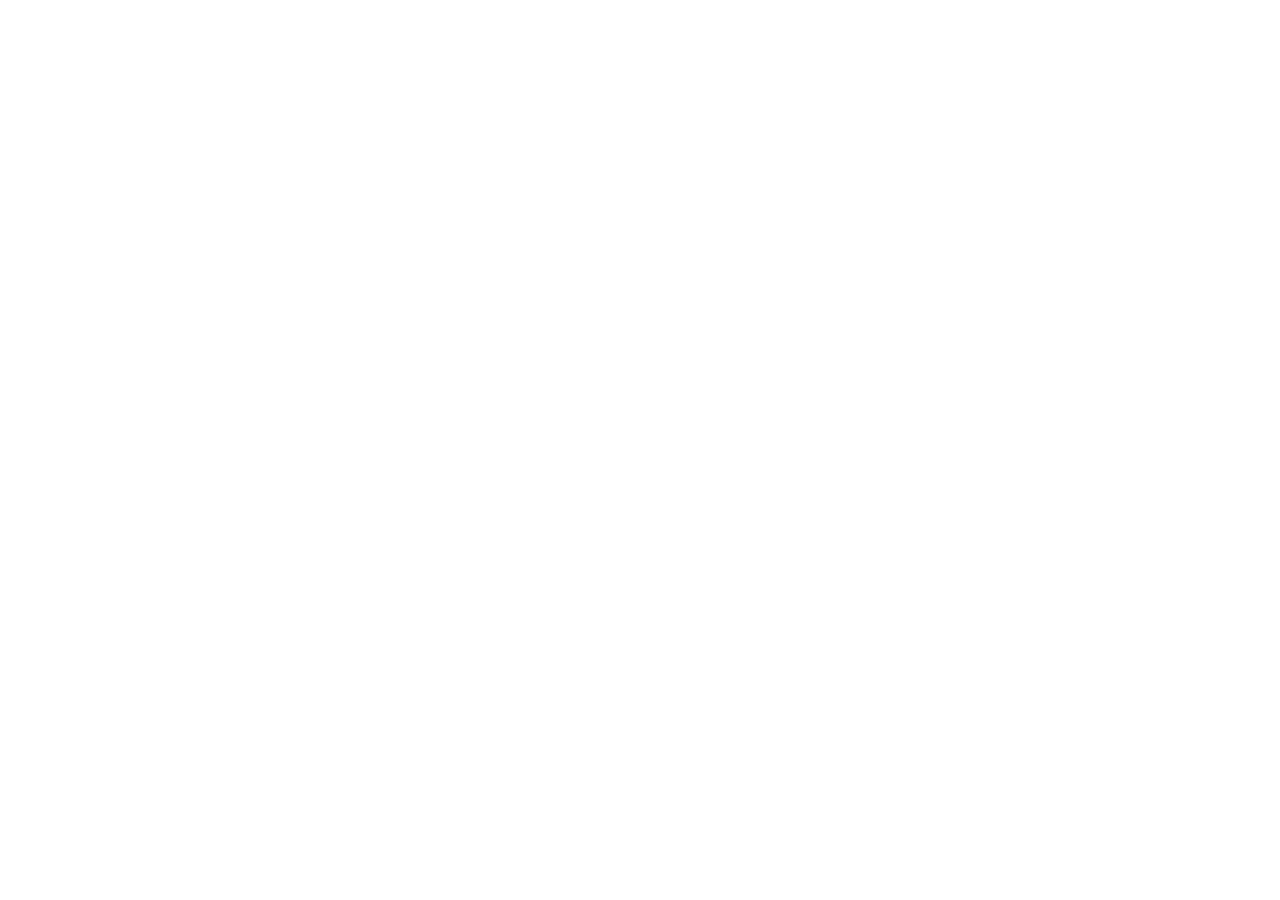
==== commit f789b0ba: "update" ====
--- a/index.html
+++ b/index.html
@@ -110,7 +110,8 @@
                 <a href="#" class="forgot-pwd-link" onclick="openForgotPassword('admin'); return false;">Forgot Password?</a>
               </div>
               <div class="err-box" id="adminErr"></div>
-              <div style="margin-top:14px;text-align:center;">
+              <div style="margin-top:14px;text-align:center;display:flex;flex-direction:column;gap:8px;align-items:center;">
+                <a href="https://supply-sarthi-market.vercel.app" style="color:var(--green-mid);font-weight:700;font-size:12px;text-decoration:none;display:inline-flex;align-items:center;gap:6px;background:rgba(22,163,74,0.08);padding:6px 12px;border-radius:20px;border:1px solid rgba(22,163,74,0.2);"><i class="fa fa-store" style="color:var(--green-bright);"></i> Visit SupplySarthi Marketplace</a>
                 <a href="subscription.html" style="color:var(--green-mid);font-weight:700;font-size:12px;text-decoration:none;display:inline-flex;align-items:center;gap:6px;"><i class="fa fa-crown" style="color:#eab308;"></i> Renew / Upgrade Subscription Plan</a>
               </div>
             </div>
@@ -138,6 +139,9 @@
                 <a href="#" class="forgot-pwd-link" onclick="openForgotPassword('client'); return false;">Forgot Password?</a>
               </div>
               <div class="err-box" id="clientErr"></div>
+              <div style="margin-top:14px;text-align:center;">
+                <a href="https://supply-sarthi-market.vercel.app" style="color:var(--green-mid);font-weight:700;font-size:12px;text-decoration:none;display:inline-flex;align-items:center;gap:6px;background:rgba(22,163,74,0.08);padding:6px 12px;border-radius:20px;border:1px solid rgba(22,163,74,0.2);"><i class="fa fa-store" style="color:var(--green-bright);"></i> Visit SupplySarthi Marketplace</a>
+              </div>
             </div>
           </div>
         </div>
@@ -706,6 +710,12 @@
               <div class="brand-powered">Powered by <span class="brand-powered-accent">SupplySarthi</span></div>
             </div>
           </div>
+          <!-- Multi-Supplier Switcher Dropdown -->
+          <div class="supplier-selector-wrap" id="cSupplierSelectorWrap" style="display:none;margin-left:auto;margin-right:10px;">
+            <select id="cSupplierSelect" class="c-supplier-select" onchange="onSupplierChange(this.value)" style="background:rgba(255,255,255,0.18);color:#ffffff;border:1px solid rgba(255,255,255,0.3);border-radius:8px;padding:5px 10px;font-size:12px;font-weight:700;outline:none;cursor:pointer;max-width:180px;">
+              <!-- Dynamic Supplier Options -->
+            </select>
+          </div>
           <div style="display:flex;align-items:center;gap:10px;">
             <div class="credit-chip credit-chip--dark" id="cCreditChipMobile" style="display:none;">
               <i class="fa fa-wallet"></i>
@@ -765,7 +775,7 @@
             <div class="card ecom-card-section" id="cSiteCard">
               <div class="ecom-sec-header">
                 <div class="ecom-sec-title"><i class="fa fa-location-dot" style="color:var(--green-bright);"></i> Select Delivery Site <span style="color:var(--accent2);font-size:11px;">*Required</span></div>
-                <button class="btn btn-s btn-sm" onclick="openAddSiteFromOrder()"><i class="fa fa-plus-circle"></i> Add Site</button>
+                <button class="btn btn-s btn-sm" id="cAddSiteBtn" onclick="openAddSiteFromOrder()" style="display:none;"><i class="fa fa-plus-circle"></i> Add Site</button>
               </div>
               <div id="cSiteList" class="site-card-grid">
                 <div class="empty"><i class="fa fa-spinner fa-spin"></i> Loading delivery sites...</div>
--- a/styles.css
+++ b/styles.css
@@ -2735,3 +2735,187 @@
   border-bottom: 2px solid #10b981 !important;
 }
 
+/* ===== SKELETON LOADING SYSTEM ===== */
+@keyframes skeletonShimmer {
+  0% { background-position: -400px 0; }
+  100% { background-position: 400px 0; }
+}
+
+.skeleton-bone {
+  background: linear-gradient(90deg, #e2e8f0 0%, #f1f5f9 40%, #e2e8f0 80%);
+  background-size: 400px 100%;
+  animation: skeletonShimmer 1.4s ease-in-out infinite;
+  border-radius: 6px;
+  display: inline-block;
+}
+
+/* Table row skeleton */
+.skeleton-table-row td {
+  padding: 12px 10px !important;
+}
+.skeleton-table-row .skeleton-bone {
+  height: 14px;
+  width: 80%;
+  display: block;
+}
+.skeleton-table-row .skeleton-bone.w-short { width: 50px; }
+.skeleton-table-row .skeleton-bone.w-mid { width: 100px; }
+.skeleton-table-row .skeleton-bone.w-long { width: 140px; }
+.skeleton-table-row .skeleton-bone.w-full { width: 100%; }
+
+/* Card / list item skeleton */
+.skeleton-card-item {
+  padding: 14px 16px;
+  border-bottom: 1px solid var(--border);
+  display: flex;
+  justify-content: space-between;
+  align-items: center;
+  gap: 12px;
+}
+.skeleton-card-item .sk-left {
+  flex: 1;
+  display: flex;
+  flex-direction: column;
+  gap: 8px;
+}
+.skeleton-card-item .sk-right {
+  display: flex;
+  flex-direction: column;
+  align-items: flex-end;
+  gap: 6px;
+}
+
+/* Stat card skeleton */
+.skeleton-stat-card {
+  background: #ffffff;
+  border-radius: var(--radius);
+  padding: 18px 16px;
+  border: 1px solid var(--border);
+  box-shadow: var(--shadow);
+  display: flex;
+  flex-direction: column;
+  gap: 10px;
+}
+.skeleton-stat-card .sk-icon {
+  width: 40px;
+  height: 40px;
+  border-radius: 12px;
+}
+.skeleton-stat-card .sk-val {
+  height: 24px;
+  width: 70px;
+  border-radius: 6px;
+}
+.skeleton-stat-card .sk-lbl {
+  height: 12px;
+  width: 100px;
+  border-radius: 4px;
+}
+
+/* Product grid skeleton */
+.skeleton-product-card {
+  background: #ffffff;
+  border-radius: var(--radius);
+  border: 1px solid var(--border);
+  padding: 14px;
+  display: flex;
+  flex-direction: column;
+  gap: 10px;
+  box-shadow: var(--shadow);
+}
+.skeleton-product-card .sk-thumb {
+  width: 100%;
+  height: 80px;
+  border-radius: 10px;
+}
+.skeleton-product-card .sk-title {
+  height: 14px;
+  width: 75%;
+  border-radius: 4px;
+}
+.skeleton-product-card .sk-price {
+  height: 12px;
+  width: 50%;
+  border-radius: 4px;
+}
+.skeleton-product-card .sk-btn {
+  height: 32px;
+  width: 100%;
+  border-radius: 8px;
+  margin-top: 4px;
+}
+
+/* Site card skeleton */
+.skeleton-site-card {
+  background: #ffffff;
+  border-radius: 12px;
+  border: 1.5px solid var(--border);
+  padding: 14px;
+  display: flex;
+  align-items: center;
+  gap: 12px;
+}
+.skeleton-site-card .sk-site-icon {
+  width: 40px;
+  height: 40px;
+  border-radius: 10px;
+  flex: 0 0 auto;
+}
+.skeleton-site-card .sk-site-info {
+  flex: 1;
+  display: flex;
+  flex-direction: column;
+  gap: 6px;
+}
+
+/* Balance card skeleton */
+.skeleton-balance-card {
+  background: linear-gradient(135deg, #052e16, #14532d);
+  border-radius: var(--radius);
+  padding: 22px 18px;
+  display: flex;
+  flex-direction: column;
+  gap: 10px;
+}
+.skeleton-balance-card .skeleton-bone {
+  background: linear-gradient(90deg, rgba(255,255,255,0.08) 0%, rgba(255,255,255,0.18) 40%, rgba(255,255,255,0.08) 80%);
+  background-size: 400px 100%;
+  animation: skeletonShimmer 1.4s ease-in-out infinite;
+}
+
+/* Recent orders skeleton (client) */
+.skeleton-order-row {
+  padding: 14px 16px;
+  border-bottom: 1px solid var(--border);
+  display: flex;
+  justify-content: space-between;
+  align-items: center;
+  gap: 10px;
+}
+
+/* Dashboard biz card skeleton */
+.skeleton-biz-card {
+  background: linear-gradient(135deg, rgba(5, 46, 22, 0.95), rgba(15, 76, 43, 0.95));
+  border-radius: 18px;
+  padding: 20px;
+  margin-bottom: 16px;
+}
+.skeleton-biz-card .skeleton-bone {
+  background: linear-gradient(90deg, rgba(255,255,255,0.06) 0%, rgba(255,255,255,0.16) 40%, rgba(255,255,255,0.06) 80%);
+  background-size: 400px 100%;
+  animation: skeletonShimmer 1.4s ease-in-out infinite;
+}
+
+/* Mini card skeleton (client dashboard) */
+.skeleton-mini-card {
+  background: #ffffff;
+  border-radius: var(--radius);
+  border: 1px solid var(--border);
+  padding: 16px;
+  display: flex;
+  flex-direction: column;
+  align-items: center;
+  gap: 8px;
+  box-shadow: var(--shadow);
+}
+
